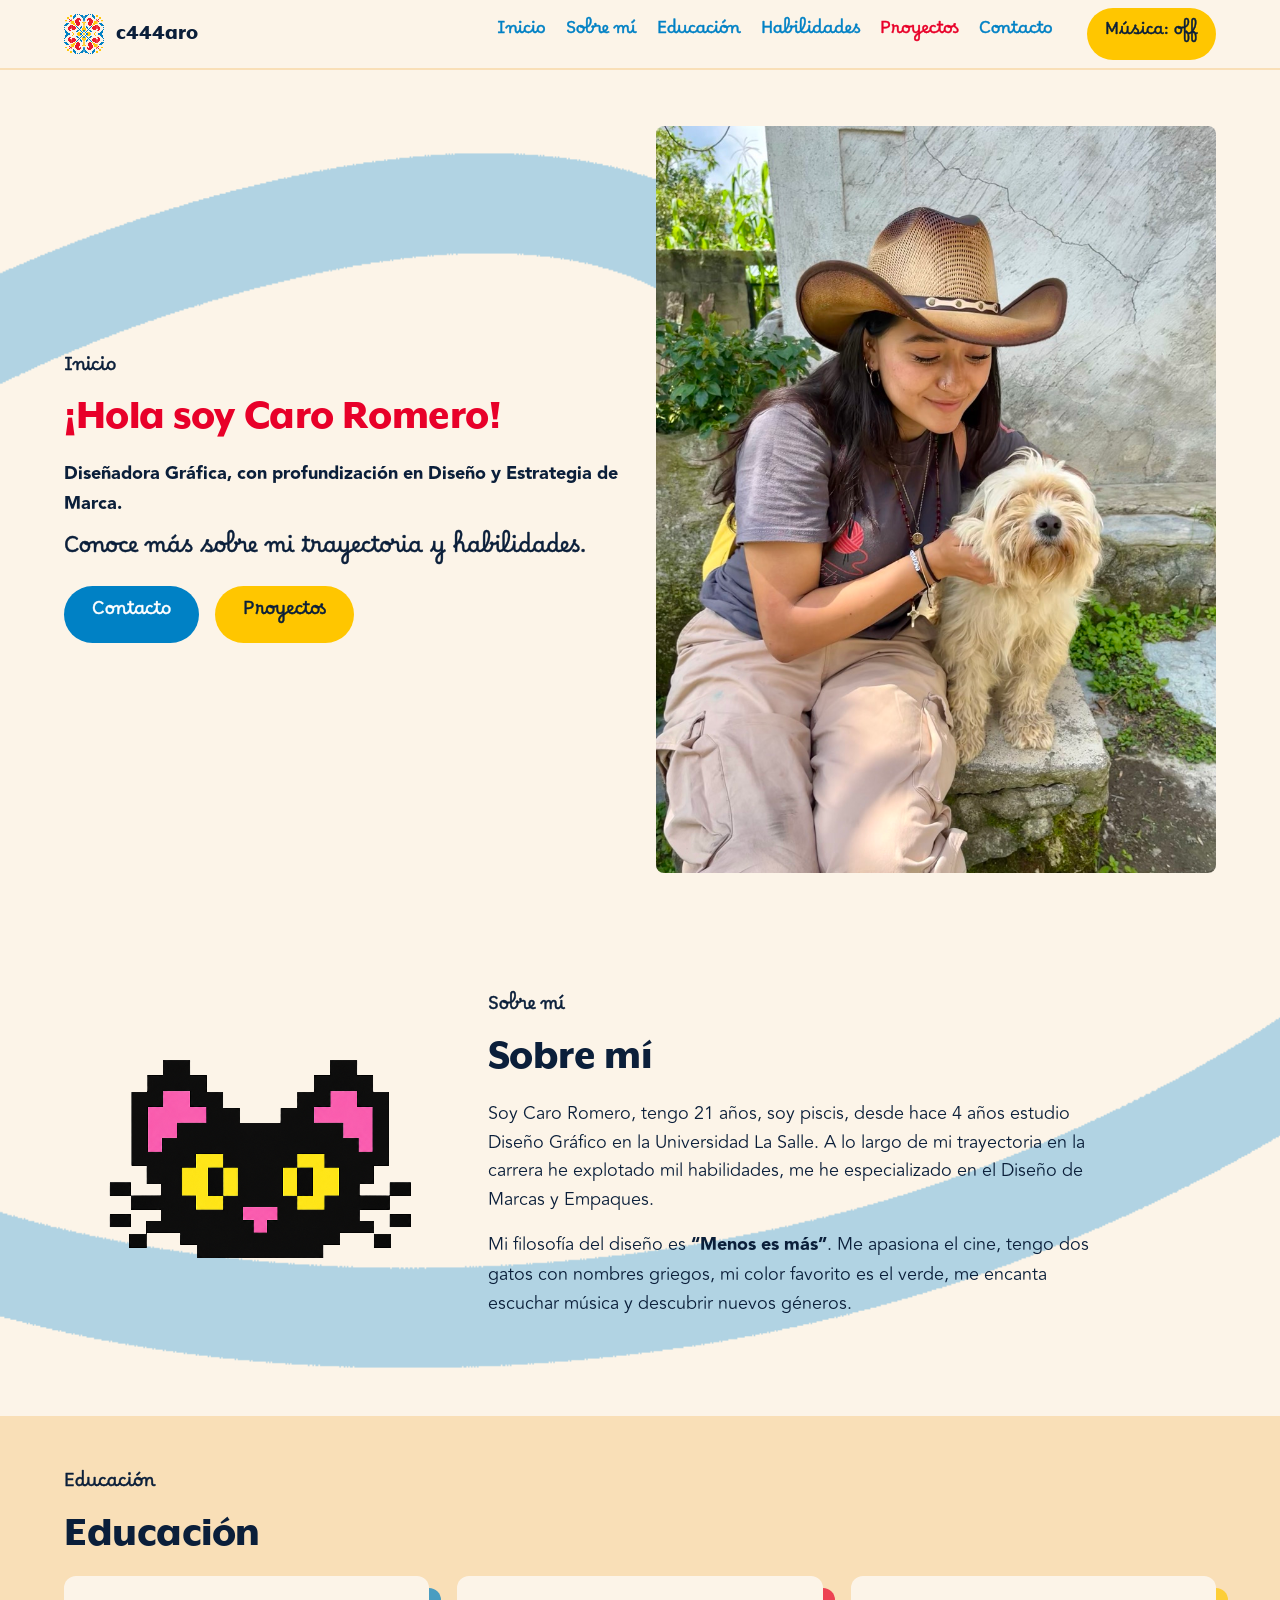
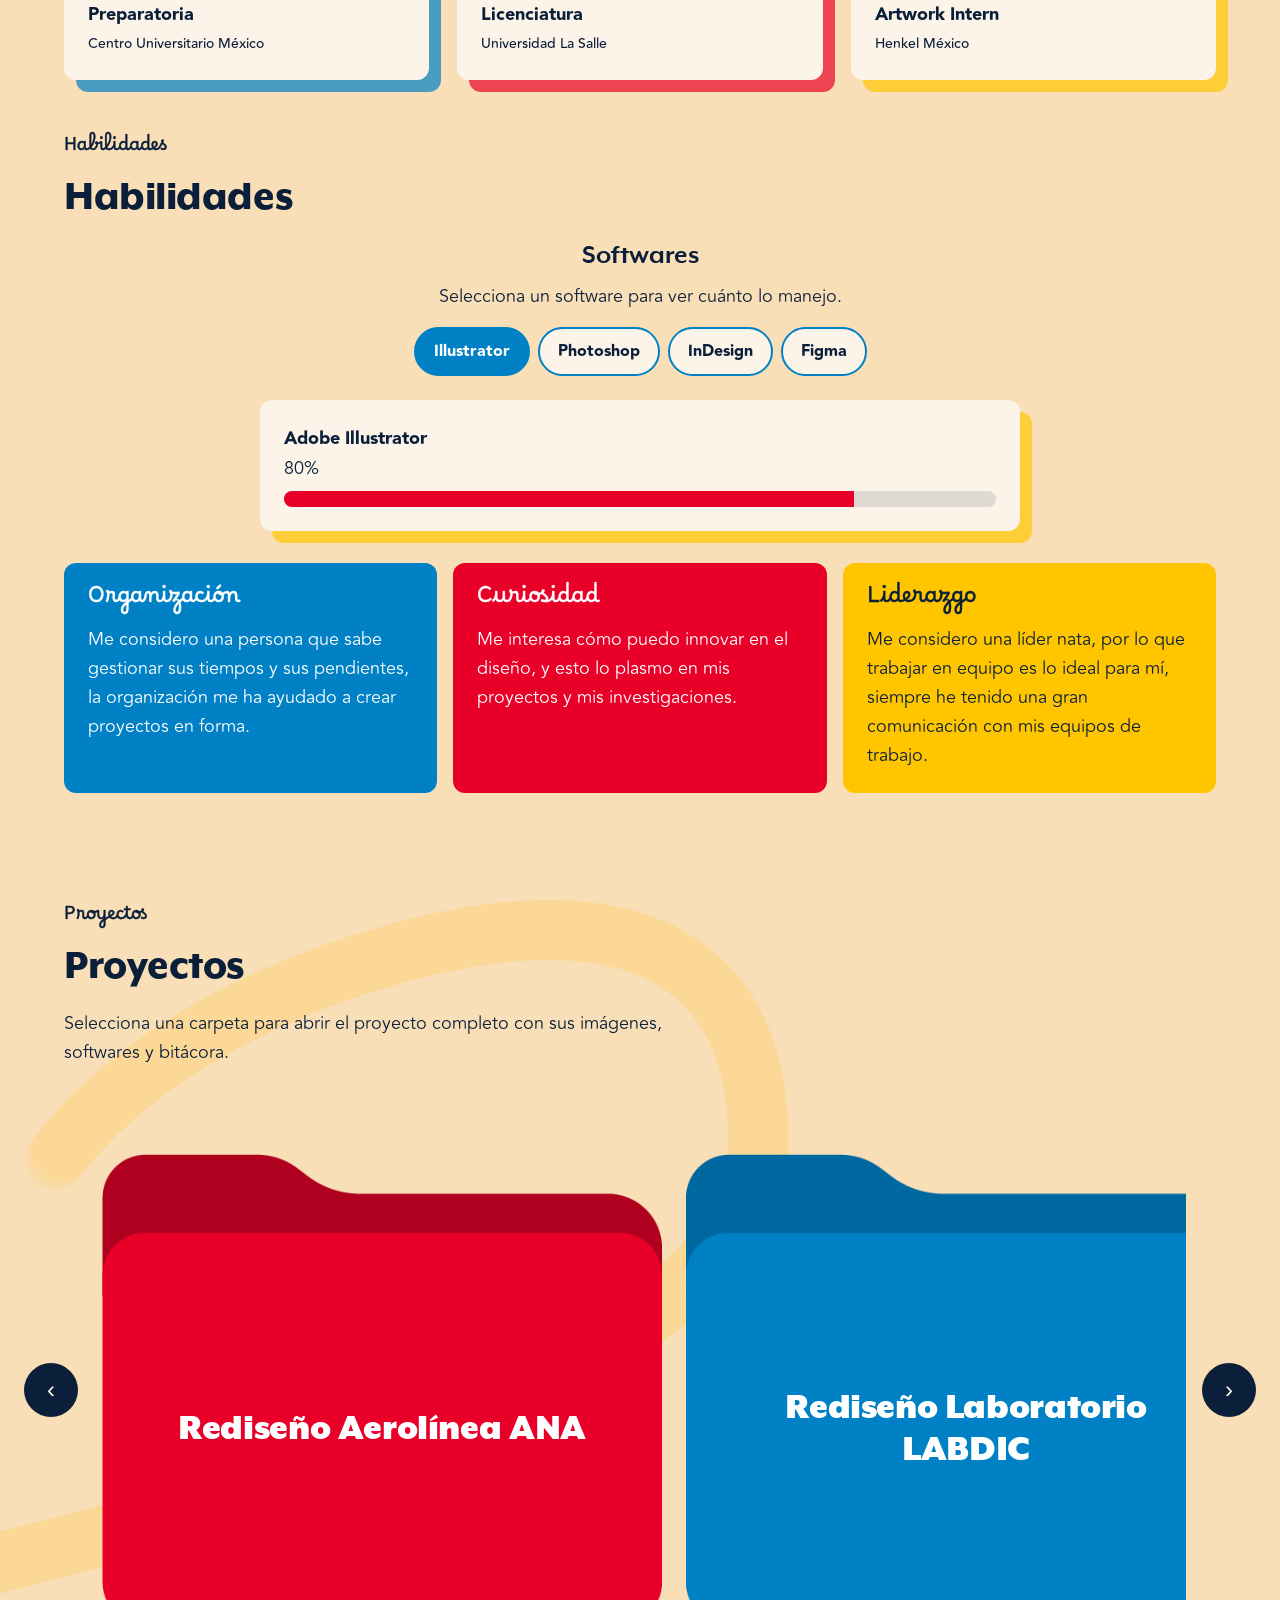
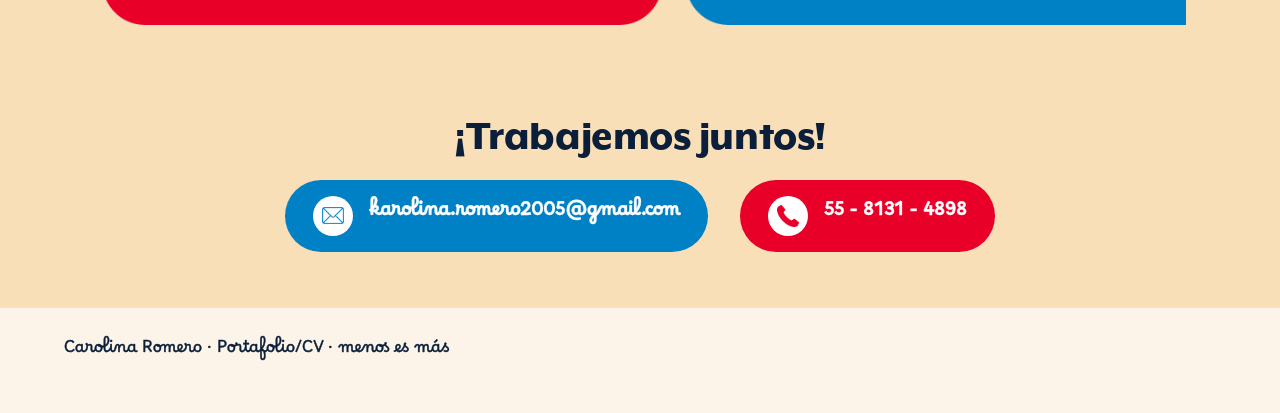
==== cv.html @ 0fe32077 "Add index.html to repo" ====
<!DOCTYPE html>
<html lang="es">
<head>
<meta charset="UTF-8">
<meta name="viewport" content="width=device-width, initial-scale=1.0">
<title>Carolina Romero — Portafolio / CV</title>
<meta name="description" content="CV one-page de Carolina Romero: diseñadora gráfica especializada en marca y empaque. Sobre mí, educación, habilidades, proyectos y contacto.">
<link rel="icon" href="assets/img/icon-c444aro.png" type="image/png">
<style>
/* Sistema c444aro (tokens de DESIGN.md) aplicado al CV de Arquitectura-CV.docx */
:root{
  --primary:#0081C5; --secondary:#E80029; --tertiary:#FFC600;
  --neutral:#F9DFB7; --ink:#0B1F3A; --white:#FFFFFF; --canvas:#FCF4E8;
  --primary-soft:rgba(0,129,197,.6); --secondary-soft:rgba(232,0,41,.6); --tertiary-soft:rgba(255,198,0,.6);
  --shadow-blue:rgba(0,129,197,.7); --shadow-red:rgba(232,0,41,.7); --shadow-yellow:rgba(255,198,0,.7);
  --rounded-sm:8px; --rounded-md:12px; --rounded-full:9999px;
  --xs:4px; --sm:8px; --md:16px; --lg:24px; --xl:32px; --container:1200px; --shadow-offset:12px;
  --font-display:"Mr Eaves Sans OT","Avenir",system-ui,sans-serif;
  --font-body:"Avenir",system-ui,-apple-system,"Segoe UI",sans-serif;
  --font-accent:"Borel","Avenir",system-ui,sans-serif;
}
@font-face{font-family:"Mr Eaves Sans OT";src:url("tipografias/woff/MrEavesXLModOT-Heavy.woff") format("woff");font-weight:900;font-style:normal;font-display:swap}
@font-face{font-family:"Mr Eaves Sans OT";src:url("tipografias/woff/MrEavesXLModOT-Ultra.woff") format("woff");font-weight:950;font-style:normal;font-display:swap}
@font-face{font-family:"Mr Eaves Sans OT";src:url("tipografias/woff/MrEavesXLModOT-Bold.woff") format("woff");font-weight:700;font-style:normal;font-display:swap}
@font-face{font-family:"Mr Eaves Sans OT";src:url("tipografias/woff/MrEavesXLModOT-Book.woff") format("woff");font-weight:400;font-style:normal;font-display:swap}
@font-face{font-family:"Avenir";src:url("tipografias/woff/Avenir-Book.woff") format("woff");font-weight:400;font-style:normal;font-display:swap}
@font-face{font-family:"Avenir";src:url("tipografias/woff/Avenir-Medium.woff") format("woff");font-weight:500;font-style:normal;font-display:swap}
@font-face{font-family:"Avenir";src:url("tipografias/woff/Avenir-Black.woff") format("woff");font-weight:900;font-style:normal;font-display:swap}
@font-face{font-family:"Borel";src:url("tipografias/woff/Borel-Regular.woff") format("woff");font-weight:400;font-style:normal;font-display:swap}
*{box-sizing:border-box}
img{max-width:100%}
html{scroll-behavior:smooth}
body{margin:0;background:var(--canvas);color:var(--ink);font-family:var(--font-body);font-size:18px;font-weight:400;line-height:1.6}
h1,h2{font-family:var(--font-display);font-weight:900;line-height:1.15;letter-spacing:-.01em;margin:0 0 var(--md)}
h1{font-size:clamp(40px,6vw,64px);line-height:1.1;letter-spacing:-.02em}
h2{font-size:clamp(30px,4vw,44px)}
h3{font-family:var(--font-display);font-weight:700;font-size:28px;line-height:1.25;margin:0 0 var(--sm)}
p{margin:0 0 var(--md);max-width:62ch}
a{color:var(--primary);font-weight:900}
a:hover{color:var(--primary);text-decoration:underline}
:focus-visible{outline:3px solid var(--secondary);outline-offset:3px;border-radius:4px}
.skip{position:absolute;left:-9999px;top:0;background:var(--ink);color:var(--canvas);padding:12px 20px;border-radius:0 0 12px 0;z-index:100}
.skip:focus{left:0}
.wrap{max-width:var(--container);margin:0 auto;padding:0 var(--lg)}
section.band{position:relative;overflow:hidden}
.band .wrap{position:relative;z-index:1;padding-top:56px;padding-bottom:56px}
.kicker{font-family:var(--font-accent);font-size:18px;margin:0 0 var(--sm);-webkit-text-stroke:0.4px currentColor;}
/* Serpentinas animadas: recurrentes y siempre en movimiento lento, como en DESIGN.md.
   El lienzo sobresale de la sección para que la rotación de ±1° nunca corte por los 4 lados
   (el excedente queda fuera de la vista gracias a overflow:hidden).
   El margen es adaptativo: 10% en secciones grandes y un mínimo de 28px en las pequeñas,
   así siempre hay espacio suficiente para el giro. */
.roam{position:absolute;
  top:calc(-1 * max(10%, 28px));left:calc(-1 * max(10%, 28px));
  width:calc(100% + 2 * max(10%, 28px));height:calc(100% + 2 * max(10%, 28px));
  max-width:none;object-fit:cover;z-index:0;opacity:.3;filter:saturate(1.15) contrast(1.05);
  will-change:transform;pointer-events:none;animation:roam 32s ease-in-out infinite alternate}
#habilidades .roam{animation-duration:28s}
@keyframes roam{from{transform:rotate(-1deg) scale(1)}to{transform:rotate(1deg) scale(1.06)}}
/* Header: marca + 5 apartados del docx + música */
header.site{position:sticky;top:0;z-index:50;background:var(--canvas);border-bottom:2px solid var(--neutral)}
.nav{display:flex;align-items:center;gap:var(--md);max-width:var(--container);margin:0 auto;padding:var(--sm) var(--lg);flex-wrap:wrap}
.brand{display:flex;align-items:center;gap:12px;text-decoration:none;color:var(--ink);font-family:var(--font-display);font-weight:900;font-size:22px}
.brand img.icon{width:40px;height:40px;flex:none;object-fit:contain;image-rendering:pixelated;background:none}
nav.links{display:none;width:100%;flex-direction:column}
nav.links.open{display:flex}
nav.links a{font-family:var(--font-accent);font-weight:400;font-size:17px;color:var(--primary);text-decoration:none;padding:8px 10px;border-radius:var(--rounded-sm);-webkit-text-stroke:0.4px currentColor;}
nav.links a:hover{color:var(--secondary);text-decoration:none}
nav.links a.active{color:var(--secondary);text-decoration:none}
.menu-btn{display:block;margin-left:auto;background:var(--primary);color:var(--white);border:0;border-radius:var(--rounded-full);padding:10px 18px;font-weight:900;font-family:var(--font-body);font-size:16px;cursor:pointer;min-height:44px}
.music-btn{background:var(--tertiary);color:var(--ink);border:0;border-radius:var(--rounded-full);padding:10px 18px;font-family:var(--font-accent);font-size:16px;cursor:pointer;min-height:44px;-webkit-text-stroke:0.4px currentColor;}
.music-btn[aria-pressed="true"]{background:var(--secondary);color:var(--white)}
@media(min-width:1024px){nav.links{display:flex;width:auto;flex-direction:row;margin-left:auto}.menu-btn{display:none}.music-btn{margin-left:var(--sm)}}
/* Botones pill con intercambio de color al seleccionar, igual que los íconos RRSS */
.btn{display:inline-block;border:0;cursor:pointer;text-decoration:none;text-align:center;font-family:var(--font-accent);font-weight:400;font-size:18px;line-height:1.4;padding:16px 28px;border-radius:var(--rounded-full);background:var(--b);color:var(--f);transition:transform .25s ease,box-shadow .25s ease,background .25s ease,color .25s ease;min-height:44px;-webkit-text-stroke:0.4px currentColor;}
.btn:hover,.btn:focus-visible{transform:translateY(-4px) scale(1.05);background:var(--b-alt);color:var(--f-alt);box-shadow:inset 0 0 0 2px var(--ring),0 8px 0 var(--ring-soft),0 0 18px var(--glow)}
.btn-p{--b:var(--primary);--f:var(--white);--b-alt:var(--canvas);--f-alt:var(--primary);--ring:var(--primary);--ring-soft:rgba(0,129,197,.25);--glow:rgba(0,129,197,.5)}
.btn-s{--b:var(--secondary);--f:var(--white);--b-alt:var(--canvas);--f-alt:var(--secondary);--ring:var(--secondary);--ring-soft:rgba(232,0,41,.22);--glow:rgba(232,0,41,.5)}
.btn-t{--b:var(--tertiary);--f:var(--ink);--b-alt:var(--ink);--f-alt:var(--tertiary);--ring:var(--ink);--ring-soft:rgba(255,198,0,.4);--glow:rgba(255,198,0,.65)}
.btn-row{display:flex;gap:var(--md);flex-wrap:wrap;margin-top:var(--md)}
/* Hero 2 columnas: texto + foto con marco de serpentinas */
.hero-grid{display:grid;gap:var(--xl);grid-template-columns:1fr;align-items:center}
@media(min-width:900px){.hero-grid{grid-template-columns:1fr 1fr}}
.catch{font-family:var(--font-accent);font-size:22px;-webkit-text-stroke:0.4px currentColor;}
.photo-frame{position:relative}
.photo-frame img.photo{width:100%;height:auto;display:block;border-radius:var(--rounded-sm)}
#inicio{background:var(--canvas)}
#inicio h2#t-inicio{color:var(--secondary)}
#sobre-mi{background:var(--canvas)}
/* Educación y Habilidades viven en la misma sección: manda el fondo de Educación */
#educacion{background:var(--neutral)}
.sub-bloque{margin-top:var(--xl);padding-top:var(--lg);border-top:0;scroll-margin-top:90px}
/* Menos aire entre el hero y Sobre mí, que viven en la misma sección */
#inicio > .wrap.hero-grid{padding-bottom:var(--sm)}
#inicio .sub-bloque{margin-top:var(--md);padding-top:var(--md)}
#educacion,#habilidades,#proyectos,#contacto,#inicio,#sobre-mi{scroll-margin-top:90px}
#proyectos{background:var(--neutral)}
#contacto{background:var(--neutral);text-align:center}
#contacto .contact-list{justify-content:center}
/* Educación: recuadros sticker */
.edu-list{list-style:none;margin:var(--md) 0 0;padding:0;display:grid;gap:28px;grid-template-columns:1fr}
@media(min-width:700px){.edu-list{grid-template-columns:repeat(3,1fr)}}
.edu-list li{background:var(--canvas);border-radius:var(--rounded-md);padding:var(--lg);transition:transform .25s ease}
.edu-list li:nth-child(1){box-shadow:var(--shadow-offset) var(--shadow-offset) 0 var(--shadow-blue)}
.edu-list li:nth-child(2){box-shadow:var(--shadow-offset) var(--shadow-offset) 0 var(--shadow-red)}
.edu-list li:nth-child(3){box-shadow:var(--shadow-offset) var(--shadow-offset) 0 var(--shadow-yellow)}
.edu-list li:hover{transform:translate(-4px,-4px)}
.edu-list small{display:block;font-size:14px;font-weight:500;margin-top:4px}
/* Habilidades: softwares centrados -> barra -> soft skills (tono sólido, sin opacidad) */
.skills-grid{display:grid;gap:var(--xl);grid-template-columns:1fr;margin-top:var(--md)}
.softwares{text-align:center;max-width:760px;margin-inline:auto;width:100%}
.softwares h3{margin-bottom:var(--sm)}
.softwares p{max-width:none;margin-bottom:var(--md)}
.soft-list{display:flex;gap:var(--sm);flex-wrap:wrap;justify-content:center;list-style:none;margin:0;padding:0}
.soft-list button{border:2px solid var(--primary);background:var(--canvas);color:var(--ink);border-radius:var(--rounded-full);padding:10px 18px;font-family:var(--font-body);font-weight:900;font-size:16px;cursor:pointer;min-height:44px}
.soft-list button[aria-pressed="true"]{background:var(--primary);color:var(--white)}
.meter-card{background:var(--canvas);color:var(--ink);border-radius:var(--rounded-md);padding:var(--lg);margin-top:var(--lg);text-align:left;box-shadow:var(--shadow-offset) var(--shadow-offset) 0 var(--shadow-yellow)}
.meter-card p{max-width:none;margin-bottom:0}
.meter{height:16px;background:rgba(11,31,58,.12);border-radius:var(--rounded-full);overflow:hidden;margin-top:8px}
.meter > span{display:block;height:100%;background:var(--secondary);width:0;transition:width .6s ease}
.softskills{display:grid;gap:var(--md);grid-template-columns:1fr}
@media(min-width:700px){.softskills{grid-template-columns:repeat(3,1fr)}}
.softskills article{border-radius:var(--rounded-md);padding:var(--lg)}
.softskills article:nth-child(1){background:var(--primary);color:var(--white)}
.softskills article:nth-child(2){background:var(--secondary);color:var(--white)}
.softskills article:nth-child(3){background:var(--tertiary);color:var(--ink)}
.softskills article p{max-width:none;margin-bottom:0}
.softskills article h3{font-family:var(--font-accent);font-weight:400;font-size:22px;line-height:1.4;letter-spacing:0;margin-bottom:var(--sm);-webkit-text-stroke:0.4px currentColor;}
/* Proyectos: carpetas a todo lo ancho de la sección, con flechas */
.pista-wrap{display:flex;align-items:center;gap:var(--md);width:100%;padding:var(--sm) var(--lg) var(--lg);margin-top:0}
.pista{display:flex;gap:var(--lg);align-items:center;overflow-x:auto;scroll-snap-type:x mandatory;list-style:none;margin:0;padding:var(--sm);flex:1;min-width:0;scrollbar-width:none;-ms-overflow-style:none}
.pista::-webkit-scrollbar{display:none}
.pista > li{flex:0 0 min(560px,58vw);scroll-snap-align:center}
.folder-card{position:relative;display:block;text-decoration:none;transition:transform .25s ease,filter .25s ease;border-radius:var(--rounded-md)}
.folder-card img{display:block;width:100%;height:auto;max-width:none}
.folder-card:hover{transform:translateY(-6px)}
/* Titulo centrado dentro del cuerpo del folder y mas grande */
.folder-title{position:absolute;left:9%;right:9%;top:21%;bottom:4%;display:flex;align-items:center;justify-content:center;font-family:var(--font-display);font-weight:950;font-size:clamp(22px,3.2vw,38px);line-height:1.1;letter-spacing:-.01em;color:var(--white);text-align:center;text-decoration:none;padding:0 4%}
/* El texto de las carpetas va siempre en blanco */
.folder-card .folder-title{color:var(--white)}
.nav-carpeta{flex:none;width:54px;height:54px;border:0;border-radius:var(--rounded-full);background:var(--ink);color:var(--canvas);font-size:24px;line-height:1;cursor:pointer;transition:background .2s ease,color .2s ease,transform .2s ease}
.nav-carpeta:hover{transform:scale(1.08);background:var(--tertiary);color:var(--ink)}

/* Contacto: íconos RRSS del sistema (círculos de 54px que se invierten al seleccionar) */
.contact-list{list-style:none;margin:var(--md) 0 0;padding:0;display:flex;gap:var(--xl);flex-wrap:wrap;align-items:center}
.soc{width:54px;height:54px;border-radius:var(--rounded-full);display:grid;place-items:center;text-decoration:none;transition:transform .2s ease,background .2s ease,color .2s ease}
.soc .ri{display:block;width:26px;height:26px;
  -webkit-mask-size:contain;mask-size:contain;-webkit-mask-repeat:no-repeat;mask-repeat:no-repeat;
  -webkit-mask-position:center;mask-position:center}
.soc.mail{background:var(--primary)}.soc.mail .ri{background:var(--white);-webkit-mask-image:url("[data-uri]");mask-image:url("[data-uri]")}
.soc.tel{background:var(--secondary)}.soc.tel .ri{background:var(--white);-webkit-mask-image:url("[data-uri]");mask-image:url("[data-uri]")}
/* Los botones de contacto son pills del sistema: icono + dato juntos dentro del boton.
   El circulo del icono se invierte contra el color del pill para que siempre resalte. */
.contacto{display:inline-flex;align-items:center;gap:var(--md);font-weight:900}
.contacto .soc{flex:none;width:40px;height:40px}
.contacto .soc .ri{width:22px;height:22px}
.contacto.mail .soc.mail{background:var(--white)}
.contacto.mail .soc.mail .ri{background:var(--primary)}
.contacto.tel .soc.tel{background:var(--white)}
.contacto.tel .soc.tel .ri{background:var(--secondary)}
.contacto:hover .soc.mail,.contacto:focus-visible .soc.mail{background:var(--primary);box-shadow:none;transform:none}
.contacto:hover .soc.mail .ri,.contacto:focus-visible .soc.mail .ri{background:var(--white)}
.contacto:hover .soc.tel,.contacto:focus-visible .soc.tel{background:var(--secondary);box-shadow:none;transform:none}
.contacto:hover .soc.tel .ri,.contacto:focus-visible .soc.tel .ri{background:var(--white)}
.contacto-dato{font-weight:900}
.avatar{display:block;width:fit-content;max-width:100%;background:none;border-radius:0;padding:0;margin:0 auto}
.avatar img{width:100%;max-width:100%;height:auto;object-fit:contain;image-rendering:pixelated;flex:none;background:none}
.sobre-grid{display:grid;gap:var(--lg);grid-template-columns:1fr;align-items:center}
@media(min-width:900px){.sobre-grid{grid-template-columns:minmax(240px,34%) 1fr;gap:var(--xl)}.avatar{margin:0}}
@media(max-width:899px){.avatar img{max-width:min(300px,80vw)}}
.sobre-texto p{max-width:62ch}
footer{padding:32px 0 48px;background:var(--canvas)}
footer .wrap p{font-family:var(--font-accent);font-size:16px;margin:0;-webkit-text-stroke:0.4px currentColor;}
.has-cursor,.has-cursor *{cursor:none!important}
#cursor{position:fixed;left:-16px;top:-16px;width:32px;height:32px;z-index:9999;pointer-events:none}
#cursor.hidden{display:none}
#cursor img{width:100%;height:100%;image-rendering:pixelated;display:block}
.trail{position:fixed;width:14px;height:14px;margin:-7px 0 0 -7px;border-radius:50%;background:var(--primary);opacity:0;pointer-events:none;z-index:9998}
.trail.live{animation:trailfade .8s ease-out}
@keyframes trailfade{from{opacity:.35;transform:scale(1)}to{opacity:0;transform:scale(.2)}}
@media(prefers-reduced-motion:reduce){html{scroll-behavior:auto}*{transition:none!important;animation:none!important}.roam,#cursor,.trail{display:none}}

/* Transiciones suaves entre páginas */
@keyframes pageIn{from{opacity:0;transform:translateY(10px)}to{opacity:1;transform:none}}
body{animation:pageIn .45s cubic-bezier(.22,.61,.36,1) both}
html.saliendo body{opacity:0;transform:translateY(-8px);transition:opacity .24s ease,transform .24s ease}
@media(prefers-reduced-motion:reduce){body{animation:none}html.saliendo body{transition:none}}
</style>
</head>
<body>
<a class="skip" href="#contenido">Saltar al contenido</a>
<header class="site">
  <div class="nav">
    <a class="brand" href="index.html" aria-label="c444aro, ir a la portada"><img class="icon" src="assets/img/icon-c444aro.png" alt="Ícono mándala pixelado de la marca c444aro" width="40" height="40" fetchpriority="high">c444aro</a>
    <button class="menu-btn" id="menuBtn" aria-expanded="false" aria-controls="mainNav">Menú</button>
    <nav class="links" id="mainNav" aria-label="Secciones del CV">
      <a href="index.html">Inicio</a>
      <a href="#sobre-mi">Sobre mí</a>
      <a href="#educacion">Educación</a>
      <a href="#habilidades">Habilidades</a>
      <a href="#proyectos">Proyectos</a>
      <a href="#contacto">Contacto</a>
    </nav>
  </div>
</header>

<main id="contenido">
  <!-- 2+3. Inicio y Sobre mí en una sola sección, con una única animación continua -->
  <section class="band" id="inicio" aria-labelledby="t-inicio">
    <img class="roam" src="assets/animaciones/azul.gif" alt="" aria-hidden="true">
    <div class="wrap hero-grid">
      <div>
        <p class="kicker">Inicio</p>
        <h2 id="t-inicio">¡Hola soy Caro Romero!</h2>
        <p><strong>Diseñadora Gráfica, con profundización en Diseño y Estrategia de Marca.</strong></p>
        <p class="catch">Conoce más sobre mi trayectoria y habilidades.</p>
        <div class="btn-row">
          <a class="btn btn-p" href="#contacto">Contacto</a>
          <a class="btn btn-t" href="#proyectos">Proyectos</a>
        </div>
      </div>
      <div class="photo-frame">
        <img class="photo" src="assets/img/web/fotografia-caro.jpg" alt="Fotografía de Carolina Romero" width="1200" height="1500" fetchpriority="high" decoding="async">
      </div>
    </div>

    <div class="sub-bloque" id="sobre-mi">
      <div class="wrap">
        <div class="sobre-grid">
          <div class="avatar"><img src="assets/img/gato-negro.png" alt="Ilustración pixelada de un gato negro de ojos amarillos" loading="lazy" decoding="async"></div>
          <div class="sobre-texto">
            <p class="kicker">Sobre mí</p>
            <h2 id="t-sobre">Sobre mí</h2>
            <p>Soy Caro Romero, tengo 21 años, soy piscis, desde hace 4 años estudio Diseño Gráfico en la Universidad La Salle. A lo largo de mi trayectoria en la carrera he explotado mil habilidades, me he especializado en el Diseño de Marcas y Empaques.</p>
            <p>Mi filosofía del diseño es <strong>“Menos es más”</strong>. Me apasiona el cine, tengo dos gatos con nombres griegos, mi color favorito es el verde, me encanta escuchar música y descubrir nuevos géneros.</p>
          </div>
        </div>
      </div>
    </div>
  </section>

  <!-- 4+5. Educación y Habilidades unidas, con un solo GIF (amarillo) que las atraviesa -->
  <section class="band" id="educacion" aria-labelledby="t-edu">
    <div class="wrap">
      <p class="kicker">Educación</p>
      <h2 id="t-edu">Educación</h2>
      <ol class="edu-list">
        <li><strong>Preparatoria</strong><small>Centro Universitario México</small></li>
        <li><strong>Licenciatura</strong><small>Universidad La Salle</small></li>
        <li><strong>Artwork Intern</strong><small>Henkel México</small></li>
      </ol>

      <div class="sub-bloque" id="habilidades">
        <p class="kicker">Habilidades</p>
        <h2 id="t-hab">Habilidades</h2>
      <div class="skills-grid">
        <div class="softwares">
          <h3>Softwares</h3>
          <p id="softHint">Selecciona un software para ver cuánto lo manejo.</p>
          <ul class="soft-list" aria-describedby="softHint">
            <li><button type="button" data-level="80" data-name="Adobe Illustrator" aria-pressed="true">Illustrator</button></li>
            <li><button type="button" data-level="50" data-name="Adobe Photoshop" aria-pressed="false">Photoshop</button></li>
            <li><button type="button" data-level="70" data-name="Adobe InDesign" aria-pressed="false">InDesign</button></li>
            <li><button type="button" data-level="90" data-name="Figma" aria-pressed="false">Figma</button></li>
          </ul>
          <div class="meter-card" role="status" aria-live="polite">
            <strong id="softName">Adobe Illustrator</strong>
            <p id="softPct">80%</p>
            <div class="meter"><span id="softBar" style="width:80%"></span></div>
          </div>
        </div>
        <div class="softskills">
          <article><h3>Organización</h3><p>Me considero una persona que sabe gestionar sus tiempos y sus pendientes, la organización me ha ayudado a crear proyectos en forma.</p></article>
          <article><h3>Curiosidad</h3><p>Me interesa cómo puedo innovar en el diseño, y esto lo plasmo en mis proyectos y mis investigaciones.</p></article>
          <article><h3>Liderazgo</h3><p>Me considero una líder nata, por lo que trabajar en equipo es lo ideal para mí, siempre he tenido una gran comunicación con mis equipos de trabajo.</p></article>
        </div>
      </div>
      </div>
    </div>
  </section>

  <!-- 6. Proyectos: carpetas en fila con flechas; cada una abre su página -->
  <section class="band" id="proyectos" aria-labelledby="t-proy">
    <img class="roam" src="assets/animaciones/amarilla.gif" alt="" aria-hidden="true">
    <div class="wrap">
      <p class="kicker">Proyectos</p>
      <h2 id="t-proy">Proyectos</h2>
      <p>Selecciona una carpeta para abrir el proyecto completo con sus imágenes, softwares y bitácora.</p>
    </div>
    <div class="pista-wrap">
        <button class="nav-carpeta prev" type="button" id="folderPrev" aria-label="Ver la carpeta anterior" aria-controls="pista">&#8249;</button>
        <ul class="pista" id="pista" tabindex="0" aria-label="Carpetas de proyectos, desliza para ver más">
          <li>
            <a class="folder-card claro" href="proyectos/aerolinea-ana.html">
              <img src="assets/img/folder/folder1-rojo.png" alt="" aria-hidden="true" width="627" height="527" loading="lazy" decoding="async">
              <span class="folder-title">Rediseño Aerolínea ANA</span>
            </a>
          </li>
          <li>
            <a class="folder-card claro" href="proyectos/laboratorio-labdic.html">
              <img src="assets/img/folder/folder2-azul.png" alt="" aria-hidden="true" width="627" height="527" loading="lazy" decoding="async">
              <span class="folder-title">Rediseño Laboratorio LABDIC</span>
            </a>
          </li>
          <li>
            <a class="folder-card claro" href="proyectos/kleenex-amoxtli.html">
              <img src="assets/img/folder/folder3-rojo.png" alt="" aria-hidden="true" width="627" height="527" loading="lazy" decoding="async">
              <span class="folder-title">Kleenex AMOXTLI</span>
            </a>
          </li>
          <li>
            <a class="folder-card claro" href="proyectos/core-frost.html">
              <img src="assets/img/folder/folder4-azul.png" alt="" aria-hidden="true" width="627" height="527" loading="lazy" decoding="async">
              <span class="folder-title">Core Frost</span>
            </a>
          </li>
          <li>
            <a class="folder-card claro" href="proyectos/jugos-invicto.html">
              <img src="assets/img/folder/folder5-rojo.png" alt="" aria-hidden="true" width="627" height="527" loading="lazy" decoding="async">
              <span class="folder-title">Publicidad Jugos Invicto</span>
            </a>
          </li>
        </ul>
        <button class="nav-carpeta next" type="button" id="folderNext" aria-label="Ver más carpetas" aria-controls="pista">&#8250;</button>
    </div>
  </section>

  <!-- 7. Contacto -->
  <section class="band" id="contacto" aria-labelledby="t-contacto">
    <div class="wrap">
      <h2 id="t-contacto">¡Trabajemos juntos!</h2>
      <ul class="contact-list">
        <li>
          <a class="btn btn-p contacto mail" href="mailto:karolina.romero2005@gmail.com">
            <span class="soc mail" aria-hidden="true"><span class="ri"></span></span>
            <span class="contacto-dato">karolina.romero2005@gmail.com</span>
          </a>
        </li>
        <li>
          <a class="btn btn-s contacto tel" href="tel:+525581314898">
            <span class="soc tel" aria-hidden="true"><span class="ri"></span></span>
            <span class="contacto-dato">55 - 8131 - 4898</span>
          </a>
        </li>
      </ul>
    </div>
  </section>

  <footer><div class="wrap"><p>Carolina Romero · Portafolio/CV · menos es más</p></div></footer>
</main>

<script>
(function(){
  var btn=document.getElementById('menuBtn'),nav=document.getElementById('mainNav');
  btn.addEventListener('click',function(){var o=nav.classList.toggle('open');btn.setAttribute('aria-expanded',o?'true':'false');});
  var links=[...document.querySelectorAll('nav.links a')];
  var map={};links.forEach(function(a){map[a.getAttribute('href').slice(1)]=a;});
  if('IntersectionObserver' in window){
    var io=new IntersectionObserver(function(es){es.forEach(function(e){if(e.isIntersecting){links.forEach(function(a){a.classList.remove('active');});var a=map[e.target.id];if(a)a.classList.add('active');}});},{rootMargin:'-40% 0px -55% 0px'});
    ['sobre-mi','educacion','habilidades','proyectos','contacto'].forEach(function(id){var el=document.getElementById(id);if(el)io.observe(el);});
  }
  var reduceMotion=window.matchMedia('(prefers-reduced-motion: reduce)').matches;
  var opt=document.querySelectorAll('.soft-list button');
  var n=document.getElementById('softName'),p=document.getElementById('softPct'),bar=document.getElementById('softBar');
  opt.forEach(function(b){b.addEventListener('click',function(){
    opt.forEach(function(x){x.setAttribute('aria-pressed','false');});
    b.setAttribute('aria-pressed','true');
    n.textContent=b.dataset.name;p.textContent=b.dataset.level+'%';bar.style.width=b.dataset.level+'%';
  });});
  /* Carrusel de carpetas: flechas para ver más proyectos */
  var pista=document.getElementById('pista');
  var prev=document.getElementById('folderPrev');
  var next=document.getElementById('folderNext');
  function paso(){
    var item=pista.querySelector('li');
    return item ? item.getBoundingClientRect().width + 24 : 320;
  }
  prev.addEventListener('click',function(){
    pista.scrollBy({left:-paso(),behavior:reduceMotion?'auto':'smooth'});
  });
  next.addEventListener('click',function(){
    pista.scrollBy({left:paso(),behavior:reduceMotion?'auto':'smooth'});
  });
  pista.addEventListener('keydown',function(e){
    if(e.key==='ArrowRight'){e.preventDefault();pista.scrollBy({left:paso(),behavior:'smooth'});}
    if(e.key==='ArrowLeft'){e.preventDefault();pista.scrollBy({left:-paso(),behavior:'smooth'});}
  });
})();

  /* Transición suave al navegar entre páginas */
  (function(){
    if(window.matchMedia('(prefers-reduced-motion: reduce)').matches) return;
    document.addEventListener('click', function(e){
      if(e.defaultPrevented || e.button !== 0 || e.metaKey || e.ctrlKey || e.shiftKey || e.altKey) return;
      var a = e.target.closest ? e.target.closest('a[href]') : null;
      if(!a || a.target === '_blank' || a.hasAttribute('download')) return;
      var href = a.getAttribute('href') || '';
      if(!href || href.charAt(0) === '#') return;
      var url;
      try { url = new URL(href, location.href); } catch(err){ return; }
      if(url.origin !== location.origin) return;
      if(url.pathname === location.pathname && url.search === location.search) return;
      e.preventDefault();
      document.documentElement.classList.add('saliendo');
      setTimeout(function(){ location.href = url.href; }, 240);
    });
  })();
</script>
<script src="cursor.js"></script>
<script src="assets/musica/musica.js?v=2"></script>
</body>
</html>
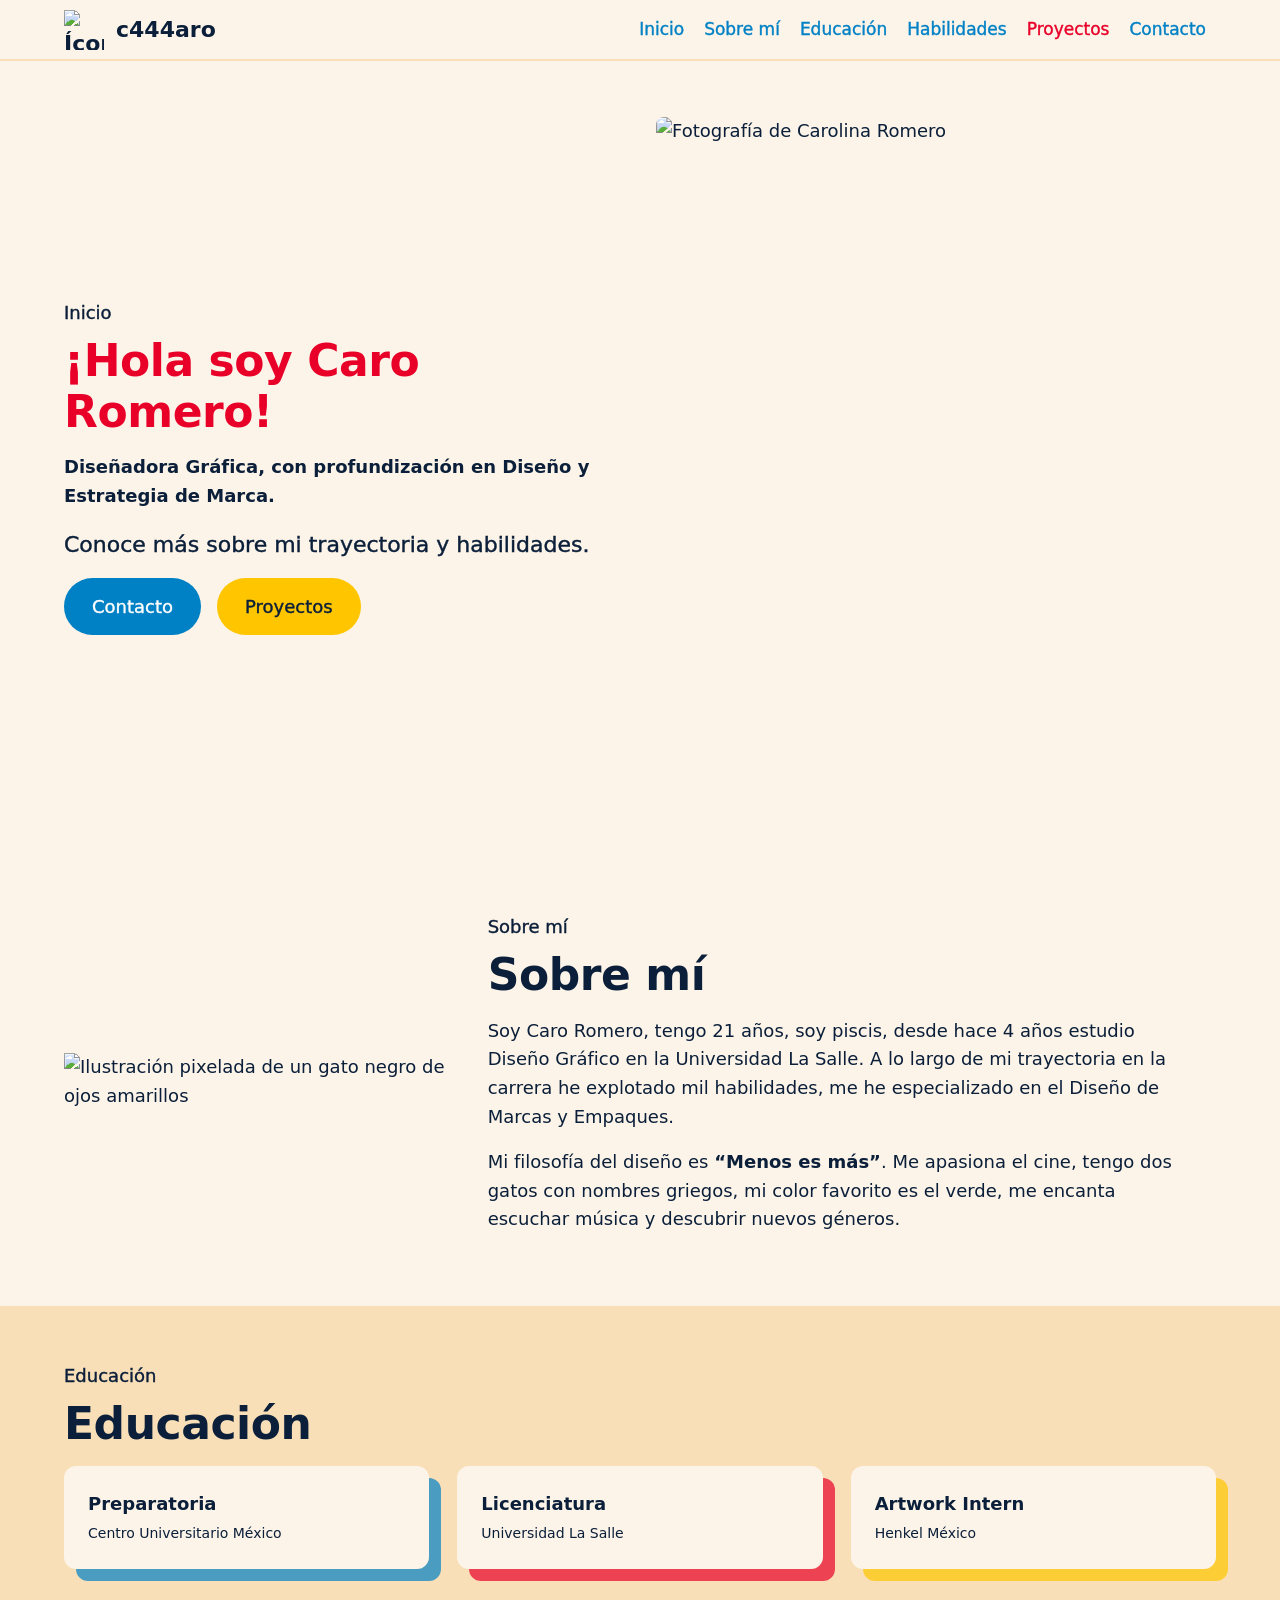
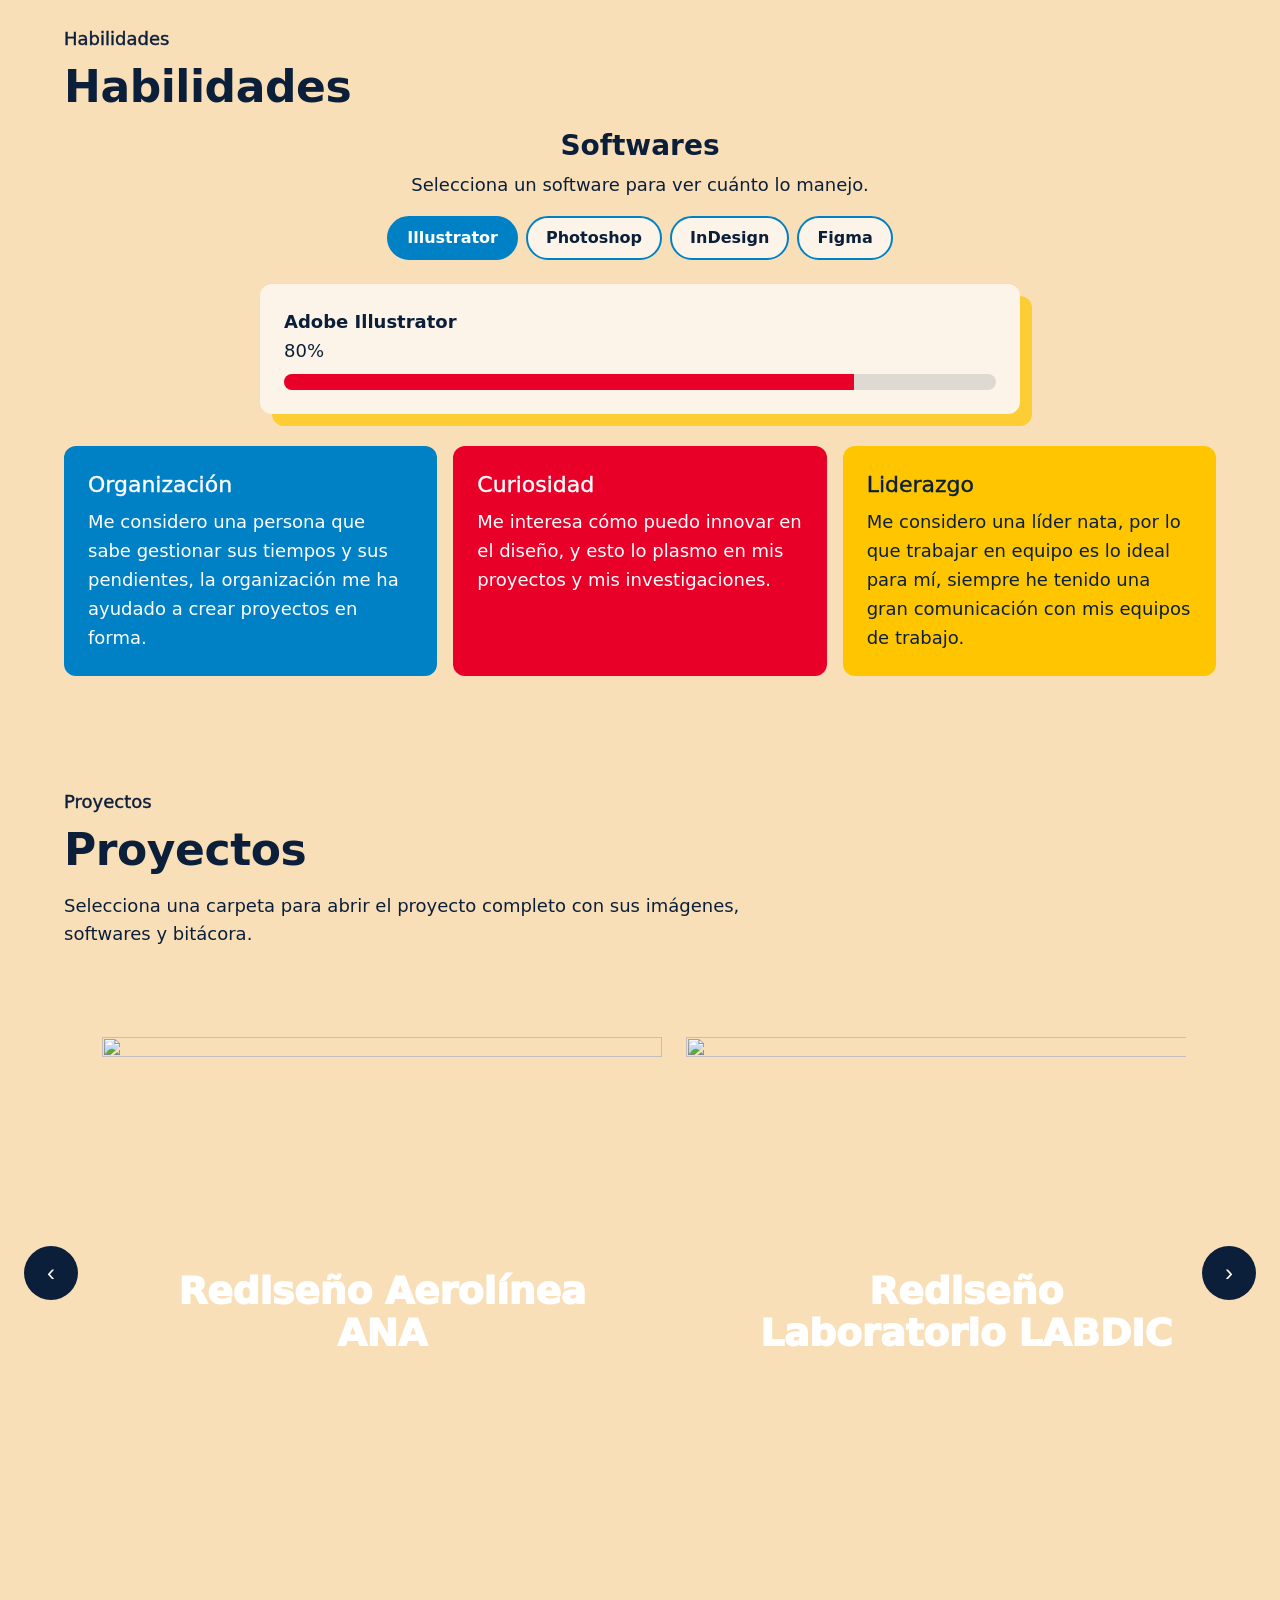
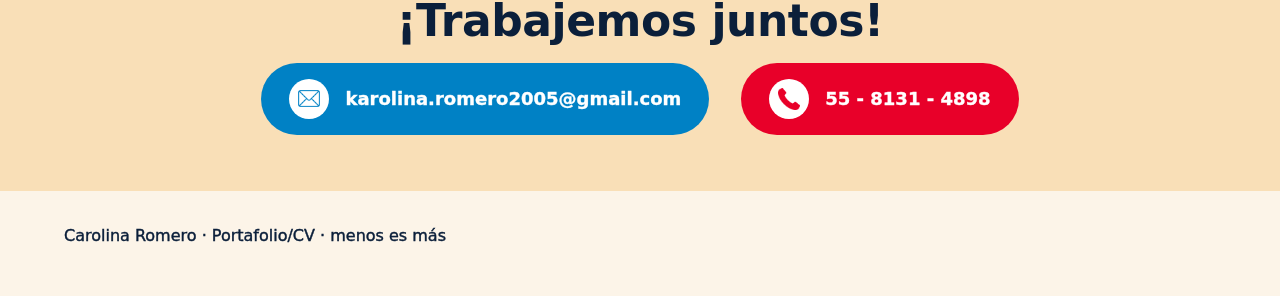
==== commit 13550472: "Agrega portada de pantalla completa y ajusta el CV para abrir en Inicio" ====
--- a/cv.html
+++ b/cv.html
@@ -194,7 +194,7 @@
     <a class="brand" href="index.html" aria-label="c444aro, ir a la portada"><img class="icon" src="assets/img/icon-c444aro.png" alt="Ícono mándala pixelado de la marca c444aro" width="40" height="40" fetchpriority="high">c444aro</a>
     <button class="menu-btn" id="menuBtn" aria-expanded="false" aria-controls="mainNav">Menú</button>
     <nav class="links" id="mainNav" aria-label="Secciones del CV">
-      <a href="index.html">Inicio</a>
+      <a href="#inicio">Inicio</a>
       <a href="#sobre-mi">Sobre mí</a>
       <a href="#educacion">Educación</a>
       <a href="#habilidades">Habilidades</a>
@@ -408,5 +408,11 @@
 </script>
 <script src="cursor.js"></script>
 <script src="assets/musica/musica.js?v=2"></script>
+<script>
+/* El CV siempre abre desde arriba (en la portada de la sección Inicio),
+   salvo que el enlace pida una sección concreta (por ejemplo #proyectos). */
+if('scrollRestoration' in history){history.scrollRestoration='manual';}
+window.addEventListener('load',function(){if(!location.hash){window.scrollTo(0,0);}});
+</script>
 </body>
 </html>
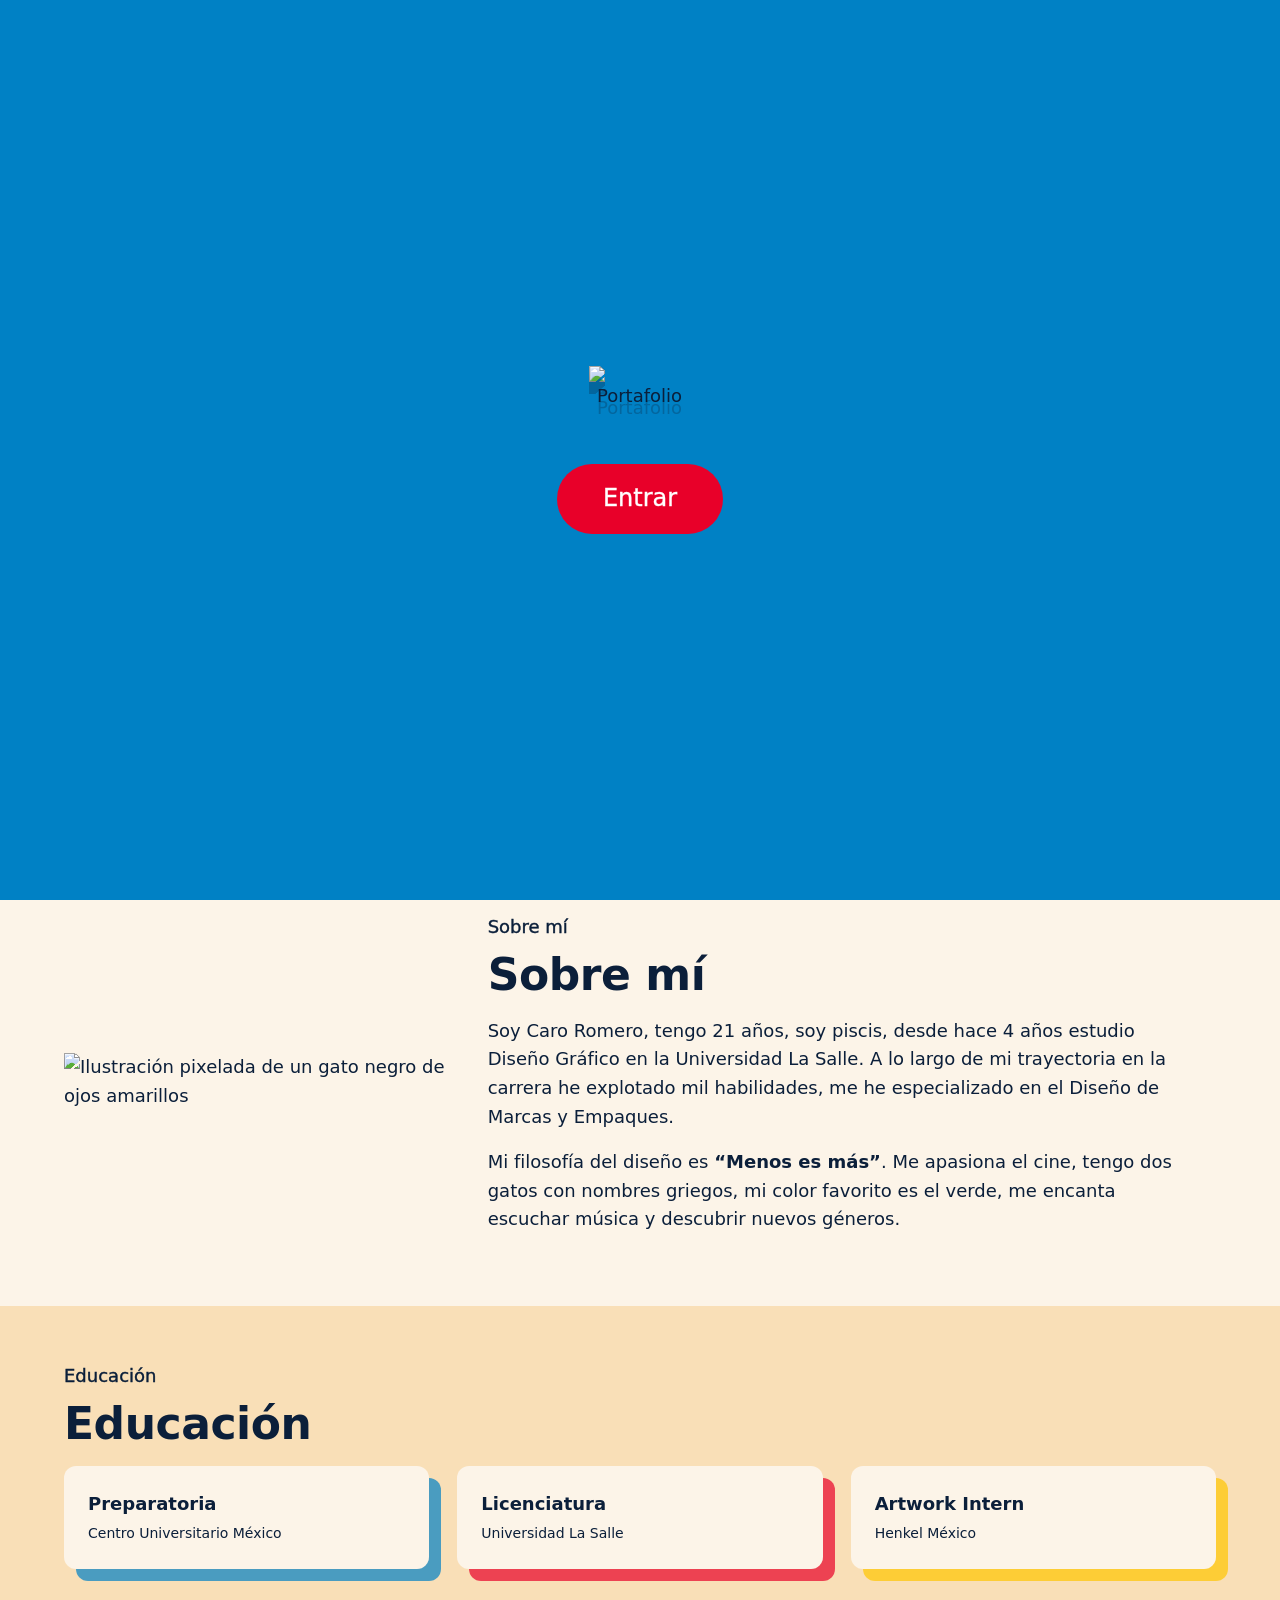
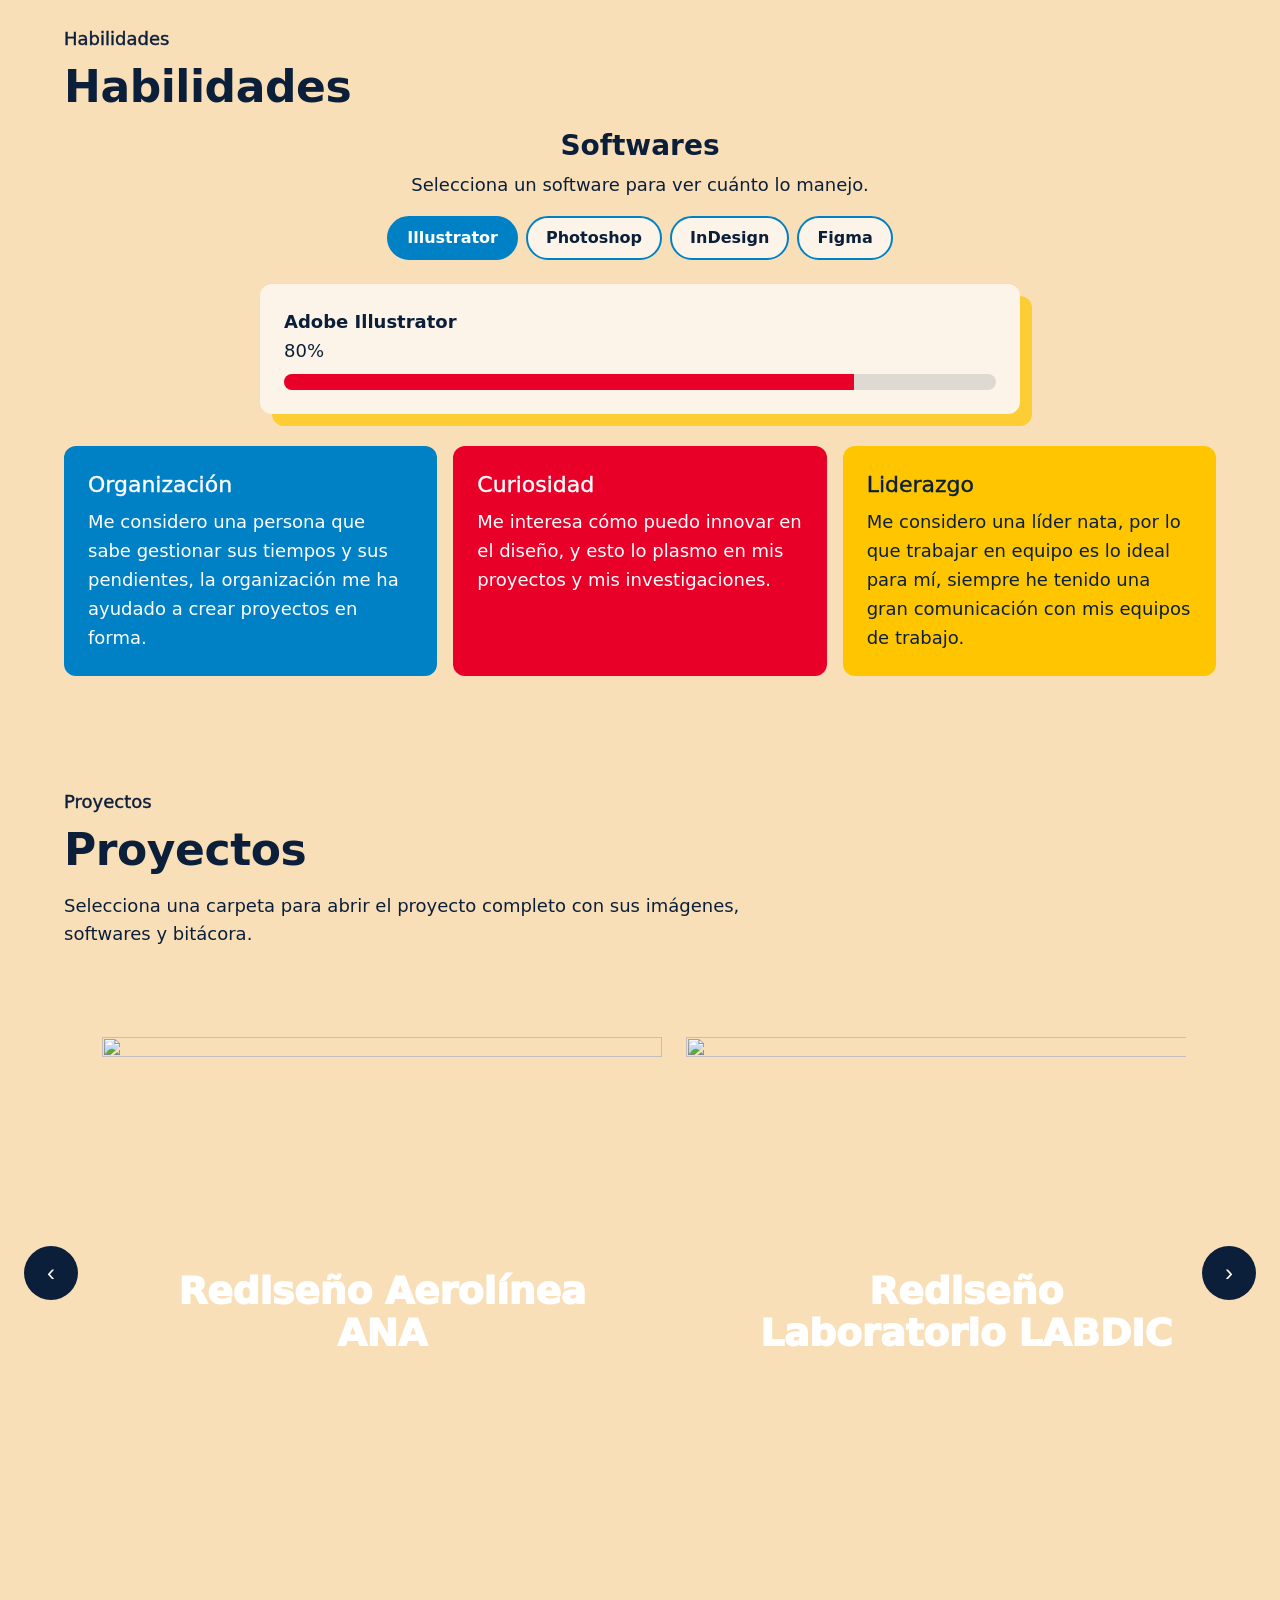
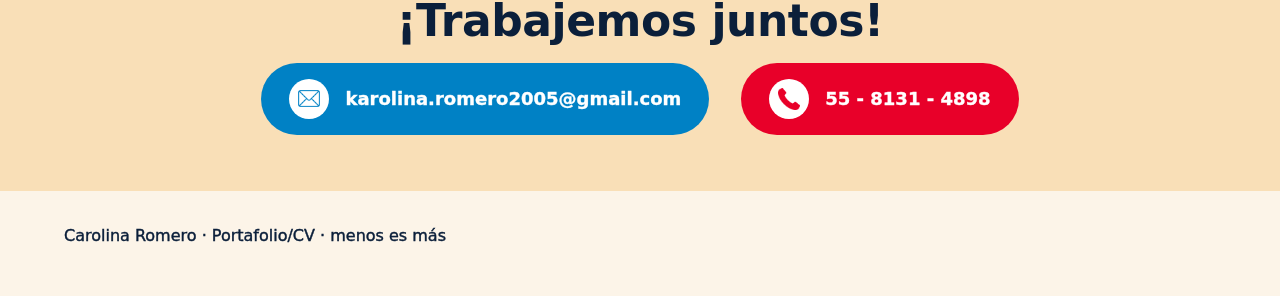
==== commit 2b5d50cf: "Portada en la misma pagina del CV: fondo azul, titulo portafolio y boton Entrar" ====
--- a/cv.html
+++ b/cv.html
@@ -3,416 +3,12 @@
 <head>
 <meta charset="UTF-8">
 <meta name="viewport" content="width=device-width, initial-scale=1.0">
-<title>Carolina Romero — Portafolio / CV</title>
-<meta name="description" content="CV one-page de Carolina Romero: diseñadora gráfica especializada en marca y empaque. Sobre mí, educación, habilidades, proyectos y contacto.">
-<link rel="icon" href="assets/img/icon-c444aro.png" type="image/png">
-<style>
-/* Sistema c444aro (tokens de DESIGN.md) aplicado al CV de Arquitectura-CV.docx */
-:root{
-  --primary:#0081C5; --secondary:#E80029; --tertiary:#FFC600;
-  --neutral:#F9DFB7; --ink:#0B1F3A; --white:#FFFFFF; --canvas:#FCF4E8;
-  --primary-soft:rgba(0,129,197,.6); --secondary-soft:rgba(232,0,41,.6); --tertiary-soft:rgba(255,198,0,.6);
-  --shadow-blue:rgba(0,129,197,.7); --shadow-red:rgba(232,0,41,.7); --shadow-yellow:rgba(255,198,0,.7);
-  --rounded-sm:8px; --rounded-md:12px; --rounded-full:9999px;
-  --xs:4px; --sm:8px; --md:16px; --lg:24px; --xl:32px; --container:1200px; --shadow-offset:12px;
-  --font-display:"Mr Eaves Sans OT","Avenir",system-ui,sans-serif;
-  --font-body:"Avenir",system-ui,-apple-system,"Segoe UI",sans-serif;
-  --font-accent:"Borel","Avenir",system-ui,sans-serif;
-}
-@font-face{font-family:"Mr Eaves Sans OT";src:url("tipografias/woff/MrEavesXLModOT-Heavy.woff") format("woff");font-weight:900;font-style:normal;font-display:swap}
-@font-face{font-family:"Mr Eaves Sans OT";src:url("tipografias/woff/MrEavesXLModOT-Ultra.woff") format("woff");font-weight:950;font-style:normal;font-display:swap}
-@font-face{font-family:"Mr Eaves Sans OT";src:url("tipografias/woff/MrEavesXLModOT-Bold.woff") format("woff");font-weight:700;font-style:normal;font-display:swap}
-@font-face{font-family:"Mr Eaves Sans OT";src:url("tipografias/woff/MrEavesXLModOT-Book.woff") format("woff");font-weight:400;font-style:normal;font-display:swap}
-@font-face{font-family:"Avenir";src:url("tipografias/woff/Avenir-Book.woff") format("woff");font-weight:400;font-style:normal;font-display:swap}
-@font-face{font-family:"Avenir";src:url("tipografias/woff/Avenir-Medium.woff") format("woff");font-weight:500;font-style:normal;font-display:swap}
-@font-face{font-family:"Avenir";src:url("tipografias/woff/Avenir-Black.woff") format("woff");font-weight:900;font-style:normal;font-display:swap}
-@font-face{font-family:"Borel";src:url("tipografias/woff/Borel-Regular.woff") format("woff");font-weight:400;font-style:normal;font-display:swap}
-*{box-sizing:border-box}
-img{max-width:100%}
-html{scroll-behavior:smooth}
-body{margin:0;background:var(--canvas);color:var(--ink);font-family:var(--font-body);font-size:18px;font-weight:400;line-height:1.6}
-h1,h2{font-family:var(--font-display);font-weight:900;line-height:1.15;letter-spacing:-.01em;margin:0 0 var(--md)}
-h1{font-size:clamp(40px,6vw,64px);line-height:1.1;letter-spacing:-.02em}
-h2{font-size:clamp(30px,4vw,44px)}
-h3{font-family:var(--font-display);font-weight:700;font-size:28px;line-height:1.25;margin:0 0 var(--sm)}
-p{margin:0 0 var(--md);max-width:62ch}
-a{color:var(--primary);font-weight:900}
-a:hover{color:var(--primary);text-decoration:underline}
-:focus-visible{outline:3px solid var(--secondary);outline-offset:3px;border-radius:4px}
-.skip{position:absolute;left:-9999px;top:0;background:var(--ink);color:var(--canvas);padding:12px 20px;border-radius:0 0 12px 0;z-index:100}
-.skip:focus{left:0}
-.wrap{max-width:var(--container);margin:0 auto;padding:0 var(--lg)}
-section.band{position:relative;overflow:hidden}
-.band .wrap{position:relative;z-index:1;padding-top:56px;padding-bottom:56px}
-.kicker{font-family:var(--font-accent);font-size:18px;margin:0 0 var(--sm);-webkit-text-stroke:0.4px currentColor;}
-/* Serpentinas animadas: recurrentes y siempre en movimiento lento, como en DESIGN.md.
-   El lienzo sobresale de la sección para que la rotación de ±1° nunca corte por los 4 lados
-   (el excedente queda fuera de la vista gracias a overflow:hidden).
-   El margen es adaptativo: 10% en secciones grandes y un mínimo de 28px en las pequeñas,
-   así siempre hay espacio suficiente para el giro. */
-.roam{position:absolute;
-  top:calc(-1 * max(10%, 28px));left:calc(-1 * max(10%, 28px));
-  width:calc(100% + 2 * max(10%, 28px));height:calc(100% + 2 * max(10%, 28px));
-  max-width:none;object-fit:cover;z-index:0;opacity:.3;filter:saturate(1.15) contrast(1.05);
-  will-change:transform;pointer-events:none;animation:roam 32s ease-in-out infinite alternate}
-#habilidades .roam{animation-duration:28s}
-@keyframes roam{from{transform:rotate(-1deg) scale(1)}to{transform:rotate(1deg) scale(1.06)}}
-/* Header: marca + 5 apartados del docx + música */
-header.site{position:sticky;top:0;z-index:50;background:var(--canvas);border-bottom:2px solid var(--neutral)}
-.nav{display:flex;align-items:center;gap:var(--md);max-width:var(--container);margin:0 auto;padding:var(--sm) var(--lg);flex-wrap:wrap}
-.brand{display:flex;align-items:center;gap:12px;text-decoration:none;color:var(--ink);font-family:var(--font-display);font-weight:900;font-size:22px}
-.brand img.icon{width:40px;height:40px;flex:none;object-fit:contain;image-rendering:pixelated;background:none}
-nav.links{display:none;width:100%;flex-direction:column}
-nav.links.open{display:flex}
-nav.links a{font-family:var(--font-accent);font-weight:400;font-size:17px;color:var(--primary);text-decoration:none;padding:8px 10px;border-radius:var(--rounded-sm);-webkit-text-stroke:0.4px currentColor;}
-nav.links a:hover{color:var(--secondary);text-decoration:none}
-nav.links a.active{color:var(--secondary);text-decoration:none}
-.menu-btn{display:block;margin-left:auto;background:var(--primary);color:var(--white);border:0;border-radius:var(--rounded-full);padding:10px 18px;font-weight:900;font-family:var(--font-body);font-size:16px;cursor:pointer;min-height:44px}
-.music-btn{background:var(--tertiary);color:var(--ink);border:0;border-radius:var(--rounded-full);padding:10px 18px;font-family:var(--font-accent);font-size:16px;cursor:pointer;min-height:44px;-webkit-text-stroke:0.4px currentColor;}
-.music-btn[aria-pressed="true"]{background:var(--secondary);color:var(--white)}
-@media(min-width:1024px){nav.links{display:flex;width:auto;flex-direction:row;margin-left:auto}.menu-btn{display:none}.music-btn{margin-left:var(--sm)}}
-/* Botones pill con intercambio de color al seleccionar, igual que los íconos RRSS */
-.btn{display:inline-block;border:0;cursor:pointer;text-decoration:none;text-align:center;font-family:var(--font-accent);font-weight:400;font-size:18px;line-height:1.4;padding:16px 28px;border-radius:var(--rounded-full);background:var(--b);color:var(--f);transition:transform .25s ease,box-shadow .25s ease,background .25s ease,color .25s ease;min-height:44px;-webkit-text-stroke:0.4px currentColor;}
-.btn:hover,.btn:focus-visible{transform:translateY(-4px) scale(1.05);background:var(--b-alt);color:var(--f-alt);box-shadow:inset 0 0 0 2px var(--ring),0 8px 0 var(--ring-soft),0 0 18px var(--glow)}
-.btn-p{--b:var(--primary);--f:var(--white);--b-alt:var(--canvas);--f-alt:var(--primary);--ring:var(--primary);--ring-soft:rgba(0,129,197,.25);--glow:rgba(0,129,197,.5)}
-.btn-s{--b:var(--secondary);--f:var(--white);--b-alt:var(--canvas);--f-alt:var(--secondary);--ring:var(--secondary);--ring-soft:rgba(232,0,41,.22);--glow:rgba(232,0,41,.5)}
-.btn-t{--b:var(--tertiary);--f:var(--ink);--b-alt:var(--ink);--f-alt:var(--tertiary);--ring:var(--ink);--ring-soft:rgba(255,198,0,.4);--glow:rgba(255,198,0,.65)}
-.btn-row{display:flex;gap:var(--md);flex-wrap:wrap;margin-top:var(--md)}
-/* Hero 2 columnas: texto + foto con marco de serpentinas */
-.hero-grid{display:grid;gap:var(--xl);grid-template-columns:1fr;align-items:center}
-@media(min-width:900px){.hero-grid{grid-template-columns:1fr 1fr}}
-.catch{font-family:var(--font-accent);font-size:22px;-webkit-text-stroke:0.4px currentColor;}
-.photo-frame{position:relative}
-.photo-frame img.photo{width:100%;height:auto;display:block;border-radius:var(--rounded-sm)}
-#inicio{background:var(--canvas)}
-#inicio h2#t-inicio{color:var(--secondary)}
-#sobre-mi{background:var(--canvas)}
-/* Educación y Habilidades viven en la misma sección: manda el fondo de Educación */
-#educacion{background:var(--neutral)}
-.sub-bloque{margin-top:var(--xl);padding-top:var(--lg);border-top:0;scroll-margin-top:90px}
-/* Menos aire entre el hero y Sobre mí, que viven en la misma sección */
-#inicio > .wrap.hero-grid{padding-bottom:var(--sm)}
-#inicio .sub-bloque{margin-top:var(--md);padding-top:var(--md)}
-#educacion,#habilidades,#proyectos,#contacto,#inicio,#sobre-mi{scroll-margin-top:90px}
-#proyectos{background:var(--neutral)}
-#contacto{background:var(--neutral);text-align:center}
-#contacto .contact-list{justify-content:center}
-/* Educación: recuadros sticker */
-.edu-list{list-style:none;margin:var(--md) 0 0;padding:0;display:grid;gap:28px;grid-template-columns:1fr}
-@media(min-width:700px){.edu-list{grid-template-columns:repeat(3,1fr)}}
-.edu-list li{background:var(--canvas);border-radius:var(--rounded-md);padding:var(--lg);transition:transform .25s ease}
-.edu-list li:nth-child(1){box-shadow:var(--shadow-offset) var(--shadow-offset) 0 var(--shadow-blue)}
-.edu-list li:nth-child(2){box-shadow:var(--shadow-offset) var(--shadow-offset) 0 var(--shadow-red)}
-.edu-list li:nth-child(3){box-shadow:var(--shadow-offset) var(--shadow-offset) 0 var(--shadow-yellow)}
-.edu-list li:hover{transform:translate(-4px,-4px)}
-.edu-list small{display:block;font-size:14px;font-weight:500;margin-top:4px}
-/* Habilidades: softwares centrados -> barra -> soft skills (tono sólido, sin opacidad) */
-.skills-grid{display:grid;gap:var(--xl);grid-template-columns:1fr;margin-top:var(--md)}
-.softwares{text-align:center;max-width:760px;margin-inline:auto;width:100%}
-.softwares h3{margin-bottom:var(--sm)}
-.softwares p{max-width:none;margin-bottom:var(--md)}
-.soft-list{display:flex;gap:var(--sm);flex-wrap:wrap;justify-content:center;list-style:none;margin:0;padding:0}
-.soft-list button{border:2px solid var(--primary);background:var(--canvas);color:var(--ink);border-radius:var(--rounded-full);padding:10px 18px;font-family:var(--font-body);font-weight:900;font-size:16px;cursor:pointer;min-height:44px}
-.soft-list button[aria-pressed="true"]{background:var(--primary);color:var(--white)}
-.meter-card{background:var(--canvas);color:var(--ink);border-radius:var(--rounded-md);padding:var(--lg);margin-top:var(--lg);text-align:left;box-shadow:var(--shadow-offset) var(--shadow-offset) 0 var(--shadow-yellow)}
-.meter-card p{max-width:none;margin-bottom:0}
-.meter{height:16px;background:rgba(11,31,58,.12);border-radius:var(--rounded-full);overflow:hidden;margin-top:8px}
-.meter > span{display:block;height:100%;background:var(--secondary);width:0;transition:width .6s ease}
-.softskills{display:grid;gap:var(--md);grid-template-columns:1fr}
-@media(min-width:700px){.softskills{grid-template-columns:repeat(3,1fr)}}
-.softskills article{border-radius:var(--rounded-md);padding:var(--lg)}
-.softskills article:nth-child(1){background:var(--primary);color:var(--white)}
-.softskills article:nth-child(2){background:var(--secondary);color:var(--white)}
-.softskills article:nth-child(3){background:var(--tertiary);color:var(--ink)}
-.softskills article p{max-width:none;margin-bottom:0}
-.softskills article h3{font-family:var(--font-accent);font-weight:400;font-size:22px;line-height:1.4;letter-spacing:0;margin-bottom:var(--sm);-webkit-text-stroke:0.4px currentColor;}
-/* Proyectos: carpetas a todo lo ancho de la sección, con flechas */
-.pista-wrap{display:flex;align-items:center;gap:var(--md);width:100%;padding:var(--sm) var(--lg) var(--lg);margin-top:0}
-.pista{display:flex;gap:var(--lg);align-items:center;overflow-x:auto;scroll-snap-type:x mandatory;list-style:none;margin:0;padding:var(--sm);flex:1;min-width:0;scrollbar-width:none;-ms-overflow-style:none}
-.pista::-webkit-scrollbar{display:none}
-.pista > li{flex:0 0 min(560px,58vw);scroll-snap-align:center}
-.folder-card{position:relative;display:block;text-decoration:none;transition:transform .25s ease,filter .25s ease;border-radius:var(--rounded-md)}
-.folder-card img{display:block;width:100%;height:auto;max-width:none}
-.folder-card:hover{transform:translateY(-6px)}
-/* Titulo centrado dentro del cuerpo del folder y mas grande */
-.folder-title{position:absolute;left:9%;right:9%;top:21%;bottom:4%;display:flex;align-items:center;justify-content:center;font-family:var(--font-display);font-weight:950;font-size:clamp(22px,3.2vw,38px);line-height:1.1;letter-spacing:-.01em;color:var(--white);text-align:center;text-decoration:none;padding:0 4%}
-/* El texto de las carpetas va siempre en blanco */
-.folder-card .folder-title{color:var(--white)}
-.nav-carpeta{flex:none;width:54px;height:54px;border:0;border-radius:var(--rounded-full);background:var(--ink);color:var(--canvas);font-size:24px;line-height:1;cursor:pointer;transition:background .2s ease,color .2s ease,transform .2s ease}
-.nav-carpeta:hover{transform:scale(1.08);background:var(--tertiary);color:var(--ink)}
-
-/* Contacto: íconos RRSS del sistema (círculos de 54px que se invierten al seleccionar) */
-.contact-list{list-style:none;margin:var(--md) 0 0;padding:0;display:flex;gap:var(--xl);flex-wrap:wrap;align-items:center}
-.soc{width:54px;height:54px;border-radius:var(--rounded-full);display:grid;place-items:center;text-decoration:none;transition:transform .2s ease,background .2s ease,color .2s ease}
-.soc .ri{display:block;width:26px;height:26px;
-  -webkit-mask-size:contain;mask-size:contain;-webkit-mask-repeat:no-repeat;mask-repeat:no-repeat;
-  -webkit-mask-position:center;mask-position:center}
-.soc.mail{background:var(--primary)}.soc.mail .ri{background:var(--white);-webkit-mask-image:url("[data-uri]");mask-image:url("[data-uri]")}
-.soc.tel{background:var(--secondary)}.soc.tel .ri{background:var(--white);-webkit-mask-image:url("[data-uri]");mask-image:url("[data-uri]")}
-/* Los botones de contacto son pills del sistema: icono + dato juntos dentro del boton.
-   El circulo del icono se invierte contra el color del pill para que siempre resalte. */
-.contacto{display:inline-flex;align-items:center;gap:var(--md);font-weight:900}
-.contacto .soc{flex:none;width:40px;height:40px}
-.contacto .soc .ri{width:22px;height:22px}
-.contacto.mail .soc.mail{background:var(--white)}
-.contacto.mail .soc.mail .ri{background:var(--primary)}
-.contacto.tel .soc.tel{background:var(--white)}
-.contacto.tel .soc.tel .ri{background:var(--secondary)}
-.contacto:hover .soc.mail,.contacto:focus-visible .soc.mail{background:var(--primary);box-shadow:none;transform:none}
-.contacto:hover .soc.mail .ri,.contacto:focus-visible .soc.mail .ri{background:var(--white)}
-.contacto:hover .soc.tel,.contacto:focus-visible .soc.tel{background:var(--secondary);box-shadow:none;transform:none}
-.contacto:hover .soc.tel .ri,.contacto:focus-visible .soc.tel .ri{background:var(--white)}
-.contacto-dato{font-weight:900}
-.avatar{display:block;width:fit-content;max-width:100%;background:none;border-radius:0;padding:0;margin:0 auto}
-.avatar img{width:100%;max-width:100%;height:auto;object-fit:contain;image-rendering:pixelated;flex:none;background:none}
-.sobre-grid{display:grid;gap:var(--lg);grid-template-columns:1fr;align-items:center}
-@media(min-width:900px){.sobre-grid{grid-template-columns:minmax(240px,34%) 1fr;gap:var(--xl)}.avatar{margin:0}}
-@media(max-width:899px){.avatar img{max-width:min(300px,80vw)}}
-.sobre-texto p{max-width:62ch}
-footer{padding:32px 0 48px;background:var(--canvas)}
-footer .wrap p{font-family:var(--font-accent);font-size:16px;margin:0;-webkit-text-stroke:0.4px currentColor;}
-.has-cursor,.has-cursor *{cursor:none!important}
-#cursor{position:fixed;left:-16px;top:-16px;width:32px;height:32px;z-index:9999;pointer-events:none}
-#cursor.hidden{display:none}
-#cursor img{width:100%;height:100%;image-rendering:pixelated;display:block}
-.trail{position:fixed;width:14px;height:14px;margin:-7px 0 0 -7px;border-radius:50%;background:var(--primary);opacity:0;pointer-events:none;z-index:9998}
-.trail.live{animation:trailfade .8s ease-out}
-@keyframes trailfade{from{opacity:.35;transform:scale(1)}to{opacity:0;transform:scale(.2)}}
-@media(prefers-reduced-motion:reduce){html{scroll-behavior:auto}*{transition:none!important;animation:none!important}.roam,#cursor,.trail{display:none}}
-
-/* Transiciones suaves entre páginas */
-@keyframes pageIn{from{opacity:0;transform:translateY(10px)}to{opacity:1;transform:none}}
-body{animation:pageIn .45s cubic-bezier(.22,.61,.36,1) both}
-html.saliendo body{opacity:0;transform:translateY(-8px);transition:opacity .24s ease,transform .24s ease}
-@media(prefers-reduced-motion:reduce){body{animation:none}html.saliendo body{transition:none}}
-</style>
+<title>Carolina Romero — CV</title>
+<link rel="canonical" href="index.html">
+<meta http-equiv="refresh" content="0; url=index.html">
+<script>location.replace('index.html' + (location.hash || ''));</script>
 </head>
 <body>
-<a class="skip" href="#contenido">Saltar al contenido</a>
-<header class="site">
-  <div class="nav">
-    <a class="brand" href="index.html" aria-label="c444aro, ir a la portada"><img class="icon" src="assets/img/icon-c444aro.png" alt="Ícono mándala pixelado de la marca c444aro" width="40" height="40" fetchpriority="high">c444aro</a>
-    <button class="menu-btn" id="menuBtn" aria-expanded="false" aria-controls="mainNav">Menú</button>
-    <nav class="links" id="mainNav" aria-label="Secciones del CV">
-      <a href="#inicio">Inicio</a>
-      <a href="#sobre-mi">Sobre mí</a>
-      <a href="#educacion">Educación</a>
-      <a href="#habilidades">Habilidades</a>
-      <a href="#proyectos">Proyectos</a>
-      <a href="#contacto">Contacto</a>
-    </nav>
-  </div>
-</header>
-
-<main id="contenido">
-  <!-- 2+3. Inicio y Sobre mí en una sola sección, con una única animación continua -->
-  <section class="band" id="inicio" aria-labelledby="t-inicio">
-    <img class="roam" src="assets/animaciones/azul.gif" alt="" aria-hidden="true">
-    <div class="wrap hero-grid">
-      <div>
-        <p class="kicker">Inicio</p>
-        <h2 id="t-inicio">¡Hola soy Caro Romero!</h2>
-        <p><strong>Diseñadora Gráfica, con profundización en Diseño y Estrategia de Marca.</strong></p>
-        <p class="catch">Conoce más sobre mi trayectoria y habilidades.</p>
-        <div class="btn-row">
-          <a class="btn btn-p" href="#contacto">Contacto</a>
-          <a class="btn btn-t" href="#proyectos">Proyectos</a>
-        </div>
-      </div>
-      <div class="photo-frame">
-        <img class="photo" src="assets/img/web/fotografia-caro.jpg" alt="Fotografía de Carolina Romero" width="1200" height="1500" fetchpriority="high" decoding="async">
-      </div>
-    </div>
-
-    <div class="sub-bloque" id="sobre-mi">
-      <div class="wrap">
-        <div class="sobre-grid">
-          <div class="avatar"><img src="assets/img/gato-negro.png" alt="Ilustración pixelada de un gato negro de ojos amarillos" loading="lazy" decoding="async"></div>
-          <div class="sobre-texto">
-            <p class="kicker">Sobre mí</p>
-            <h2 id="t-sobre">Sobre mí</h2>
-            <p>Soy Caro Romero, tengo 21 años, soy piscis, desde hace 4 años estudio Diseño Gráfico en la Universidad La Salle. A lo largo de mi trayectoria en la carrera he explotado mil habilidades, me he especializado en el Diseño de Marcas y Empaques.</p>
-            <p>Mi filosofía del diseño es <strong>“Menos es más”</strong>. Me apasiona el cine, tengo dos gatos con nombres griegos, mi color favorito es el verde, me encanta escuchar música y descubrir nuevos géneros.</p>
-          </div>
-        </div>
-      </div>
-    </div>
-  </section>
-
-  <!-- 4+5. Educación y Habilidades unidas, con un solo GIF (amarillo) que las atraviesa -->
-  <section class="band" id="educacion" aria-labelledby="t-edu">
-    <div class="wrap">
-      <p class="kicker">Educación</p>
-      <h2 id="t-edu">Educación</h2>
-      <ol class="edu-list">
-        <li><strong>Preparatoria</strong><small>Centro Universitario México</small></li>
-        <li><strong>Licenciatura</strong><small>Universidad La Salle</small></li>
-        <li><strong>Artwork Intern</strong><small>Henkel México</small></li>
-      </ol>
-
-      <div class="sub-bloque" id="habilidades">
-        <p class="kicker">Habilidades</p>
-        <h2 id="t-hab">Habilidades</h2>
-      <div class="skills-grid">
-        <div class="softwares">
-          <h3>Softwares</h3>
-          <p id="softHint">Selecciona un software para ver cuánto lo manejo.</p>
-          <ul class="soft-list" aria-describedby="softHint">
-            <li><button type="button" data-level="80" data-name="Adobe Illustrator" aria-pressed="true">Illustrator</button></li>
-            <li><button type="button" data-level="50" data-name="Adobe Photoshop" aria-pressed="false">Photoshop</button></li>
-            <li><button type="button" data-level="70" data-name="Adobe InDesign" aria-pressed="false">InDesign</button></li>
-            <li><button type="button" data-level="90" data-name="Figma" aria-pressed="false">Figma</button></li>
-          </ul>
-          <div class="meter-card" role="status" aria-live="polite">
-            <strong id="softName">Adobe Illustrator</strong>
-            <p id="softPct">80%</p>
-            <div class="meter"><span id="softBar" style="width:80%"></span></div>
-          </div>
-        </div>
-        <div class="softskills">
-          <article><h3>Organización</h3><p>Me considero una persona que sabe gestionar sus tiempos y sus pendientes, la organización me ha ayudado a crear proyectos en forma.</p></article>
-          <article><h3>Curiosidad</h3><p>Me interesa cómo puedo innovar en el diseño, y esto lo plasmo en mis proyectos y mis investigaciones.</p></article>
-          <article><h3>Liderazgo</h3><p>Me considero una líder nata, por lo que trabajar en equipo es lo ideal para mí, siempre he tenido una gran comunicación con mis equipos de trabajo.</p></article>
-        </div>
-      </div>
-      </div>
-    </div>
-  </section>
-
-  <!-- 6. Proyectos: carpetas en fila con flechas; cada una abre su página -->
-  <section class="band" id="proyectos" aria-labelledby="t-proy">
-    <img class="roam" src="assets/animaciones/amarilla.gif" alt="" aria-hidden="true">
-    <div class="wrap">
-      <p class="kicker">Proyectos</p>
-      <h2 id="t-proy">Proyectos</h2>
-      <p>Selecciona una carpeta para abrir el proyecto completo con sus imágenes, softwares y bitácora.</p>
-    </div>
-    <div class="pista-wrap">
-        <button class="nav-carpeta prev" type="button" id="folderPrev" aria-label="Ver la carpeta anterior" aria-controls="pista">&#8249;</button>
-        <ul class="pista" id="pista" tabindex="0" aria-label="Carpetas de proyectos, desliza para ver más">
-          <li>
-            <a class="folder-card claro" href="proyectos/aerolinea-ana.html">
-              <img src="assets/img/folder/folder1-rojo.png" alt="" aria-hidden="true" width="627" height="527" loading="lazy" decoding="async">
-              <span class="folder-title">Rediseño Aerolínea ANA</span>
-            </a>
-          </li>
-          <li>
-            <a class="folder-card claro" href="proyectos/laboratorio-labdic.html">
-              <img src="assets/img/folder/folder2-azul.png" alt="" aria-hidden="true" width="627" height="527" loading="lazy" decoding="async">
-              <span class="folder-title">Rediseño Laboratorio LABDIC</span>
-            </a>
-          </li>
-          <li>
-            <a class="folder-card claro" href="proyectos/kleenex-amoxtli.html">
-              <img src="assets/img/folder/folder3-rojo.png" alt="" aria-hidden="true" width="627" height="527" loading="lazy" decoding="async">
-              <span class="folder-title">Kleenex AMOXTLI</span>
-            </a>
-          </li>
-          <li>
-            <a class="folder-card claro" href="proyectos/core-frost.html">
-              <img src="assets/img/folder/folder4-azul.png" alt="" aria-hidden="true" width="627" height="527" loading="lazy" decoding="async">
-              <span class="folder-title">Core Frost</span>
-            </a>
-          </li>
-          <li>
-            <a class="folder-card claro" href="proyectos/jugos-invicto.html">
-              <img src="assets/img/folder/folder5-rojo.png" alt="" aria-hidden="true" width="627" height="527" loading="lazy" decoding="async">
-              <span class="folder-title">Publicidad Jugos Invicto</span>
-            </a>
-          </li>
-        </ul>
-        <button class="nav-carpeta next" type="button" id="folderNext" aria-label="Ver más carpetas" aria-controls="pista">&#8250;</button>
-    </div>
-  </section>
-
-  <!-- 7. Contacto -->
-  <section class="band" id="contacto" aria-labelledby="t-contacto">
-    <div class="wrap">
-      <h2 id="t-contacto">¡Trabajemos juntos!</h2>
-      <ul class="contact-list">
-        <li>
-          <a class="btn btn-p contacto mail" href="mailto:karolina.romero2005@gmail.com">
-            <span class="soc mail" aria-hidden="true"><span class="ri"></span></span>
-            <span class="contacto-dato">karolina.romero2005@gmail.com</span>
-          </a>
-        </li>
-        <li>
-          <a class="btn btn-s contacto tel" href="tel:+525581314898">
-            <span class="soc tel" aria-hidden="true"><span class="ri"></span></span>
-            <span class="contacto-dato">55 - 8131 - 4898</span>
-          </a>
-        </li>
-      </ul>
-    </div>
-  </section>
-
-  <footer><div class="wrap"><p>Carolina Romero · Portafolio/CV · menos es más</p></div></footer>
-</main>
-
-<script>
-(function(){
-  var btn=document.getElementById('menuBtn'),nav=document.getElementById('mainNav');
-  btn.addEventListener('click',function(){var o=nav.classList.toggle('open');btn.setAttribute('aria-expanded',o?'true':'false');});
-  var links=[...document.querySelectorAll('nav.links a')];
-  var map={};links.forEach(function(a){map[a.getAttribute('href').slice(1)]=a;});
-  if('IntersectionObserver' in window){
-    var io=new IntersectionObserver(function(es){es.forEach(function(e){if(e.isIntersecting){links.forEach(function(a){a.classList.remove('active');});var a=map[e.target.id];if(a)a.classList.add('active');}});},{rootMargin:'-40% 0px -55% 0px'});
-    ['sobre-mi','educacion','habilidades','proyectos','contacto'].forEach(function(id){var el=document.getElementById(id);if(el)io.observe(el);});
-  }
-  var reduceMotion=window.matchMedia('(prefers-reduced-motion: reduce)').matches;
-  var opt=document.querySelectorAll('.soft-list button');
-  var n=document.getElementById('softName'),p=document.getElementById('softPct'),bar=document.getElementById('softBar');
-  opt.forEach(function(b){b.addEventListener('click',function(){
-    opt.forEach(function(x){x.setAttribute('aria-pressed','false');});
-    b.setAttribute('aria-pressed','true');
-    n.textContent=b.dataset.name;p.textContent=b.dataset.level+'%';bar.style.width=b.dataset.level+'%';
-  });});
-  /* Carrusel de carpetas: flechas para ver más proyectos */
-  var pista=document.getElementById('pista');
-  var prev=document.getElementById('folderPrev');
-  var next=document.getElementById('folderNext');
-  function paso(){
-    var item=pista.querySelector('li');
-    return item ? item.getBoundingClientRect().width + 24 : 320;
-  }
-  prev.addEventListener('click',function(){
-    pista.scrollBy({left:-paso(),behavior:reduceMotion?'auto':'smooth'});
-  });
-  next.addEventListener('click',function(){
-    pista.scrollBy({left:paso(),behavior:reduceMotion?'auto':'smooth'});
-  });
-  pista.addEventListener('keydown',function(e){
-    if(e.key==='ArrowRight'){e.preventDefault();pista.scrollBy({left:paso(),behavior:'smooth'});}
-    if(e.key==='ArrowLeft'){e.preventDefault();pista.scrollBy({left:-paso(),behavior:'smooth'});}
-  });
-})();
-
-  /* Transición suave al navegar entre páginas */
-  (function(){
-    if(window.matchMedia('(prefers-reduced-motion: reduce)').matches) return;
-    document.addEventListener('click', function(e){
-      if(e.defaultPrevented || e.button !== 0 || e.metaKey || e.ctrlKey || e.shiftKey || e.altKey) return;
-      var a = e.target.closest ? e.target.closest('a[href]') : null;
-      if(!a || a.target === '_blank' || a.hasAttribute('download')) return;
-      var href = a.getAttribute('href') || '';
-      if(!href || href.charAt(0) === '#') return;
-      var url;
-      try { url = new URL(href, location.href); } catch(err){ return; }
-      if(url.origin !== location.origin) return;
-      if(url.pathname === location.pathname && url.search === location.search) return;
-      e.preventDefault();
-      document.documentElement.classList.add('saliendo');
-      setTimeout(function(){ location.href = url.href; }, 240);
-    });
-  })();
-</script>
-<script src="cursor.js"></script>
-<script src="assets/musica/musica.js?v=2"></script>
-<script>
-/* El CV siempre abre desde arriba (en la portada de la sección Inicio),
-   salvo que el enlace pida una sección concreta (por ejemplo #proyectos). */
-if('scrollRestoration' in history){history.scrollRestoration='manual';}
-window.addEventListener('load',function(){if(!location.hash){window.scrollTo(0,0);}});
-</script>
+<p>Abriendo el CV… Si no se abre solo, <a href="index.html">haz clic aquí</a>.</p>
 </body>
 </html>
